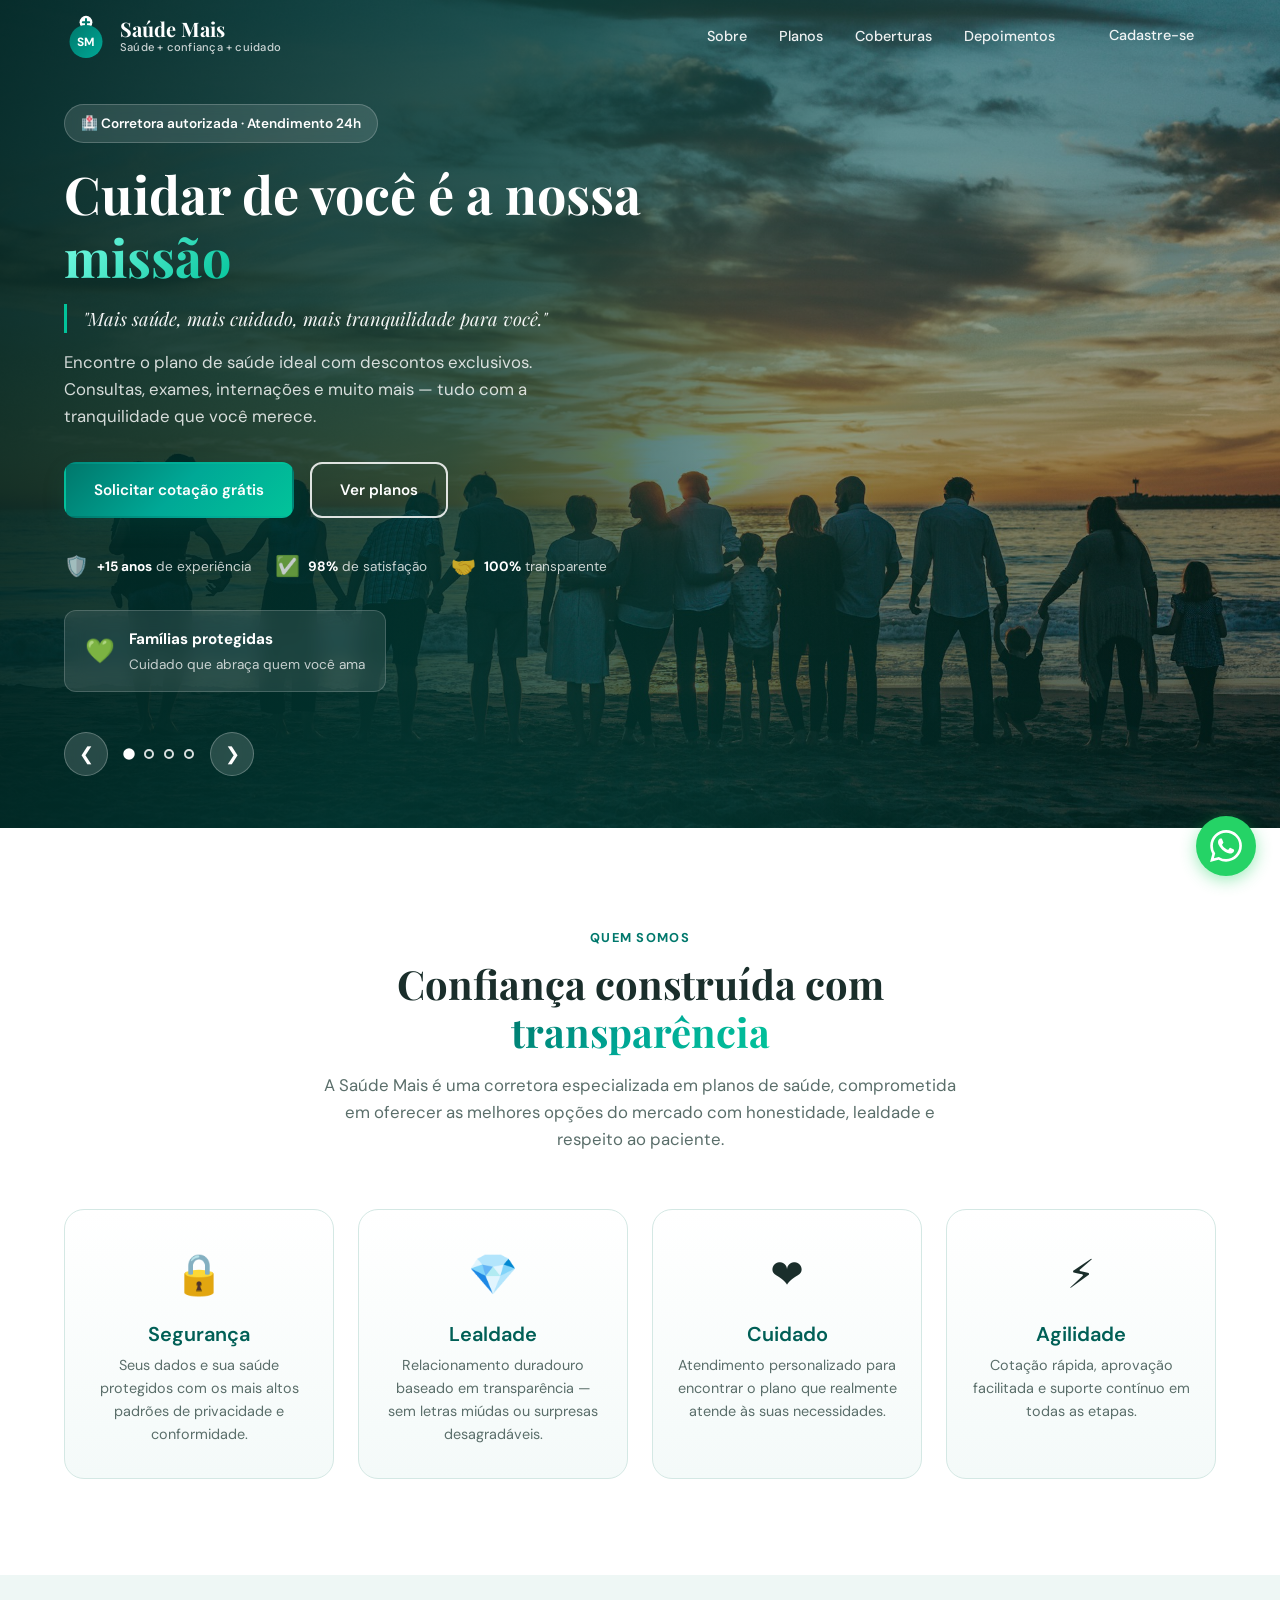
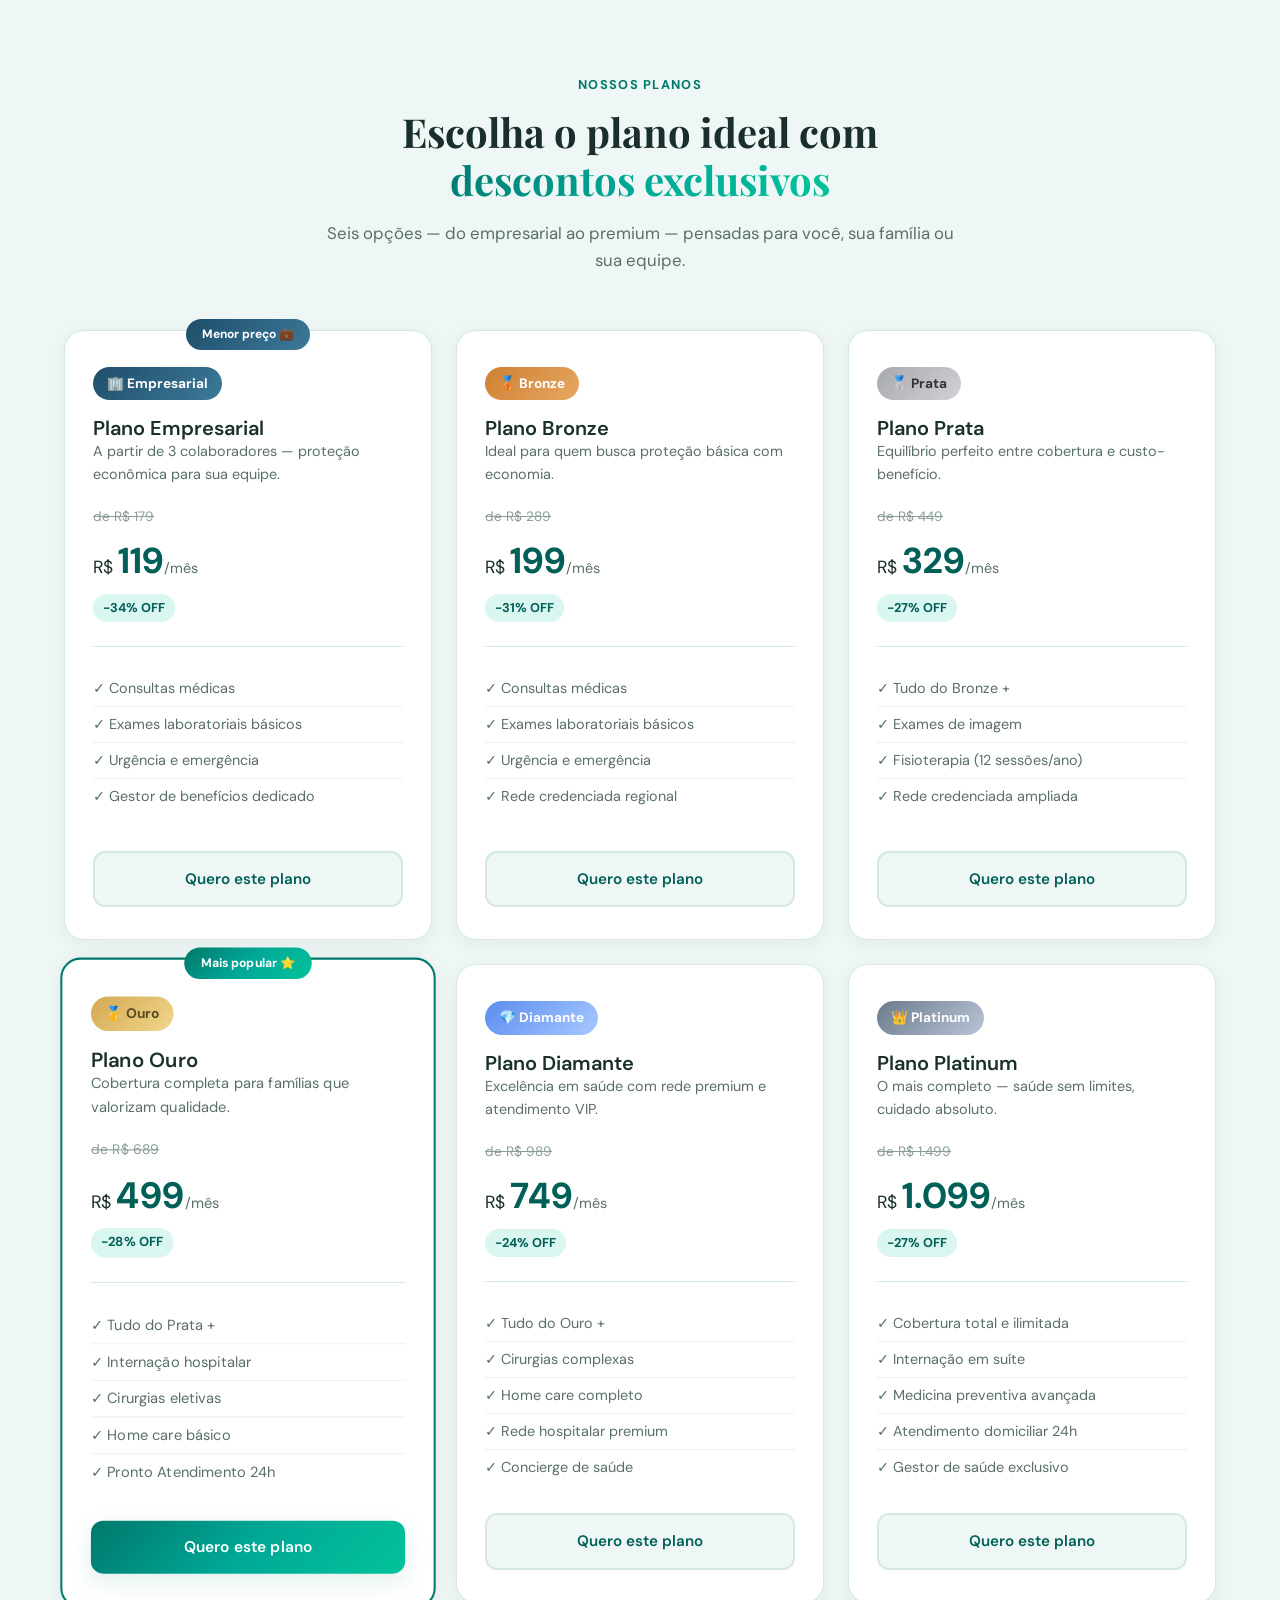
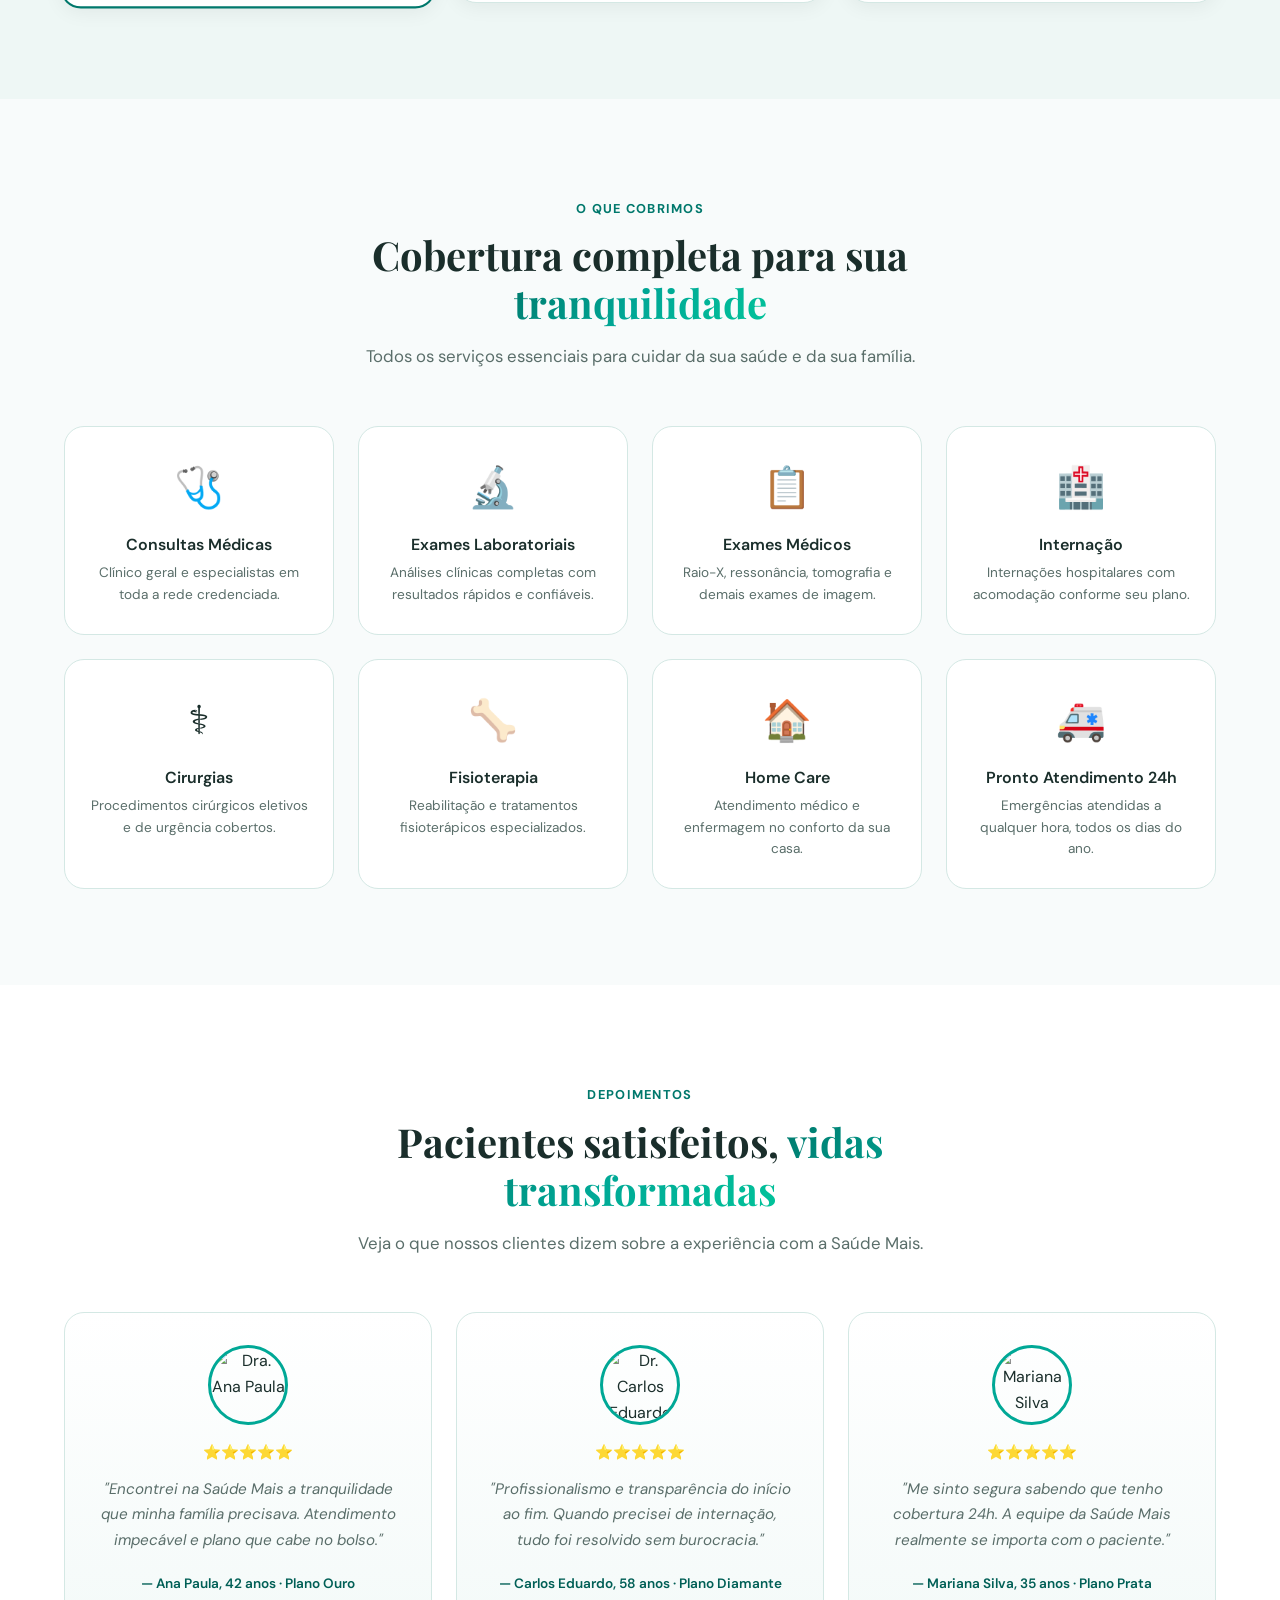
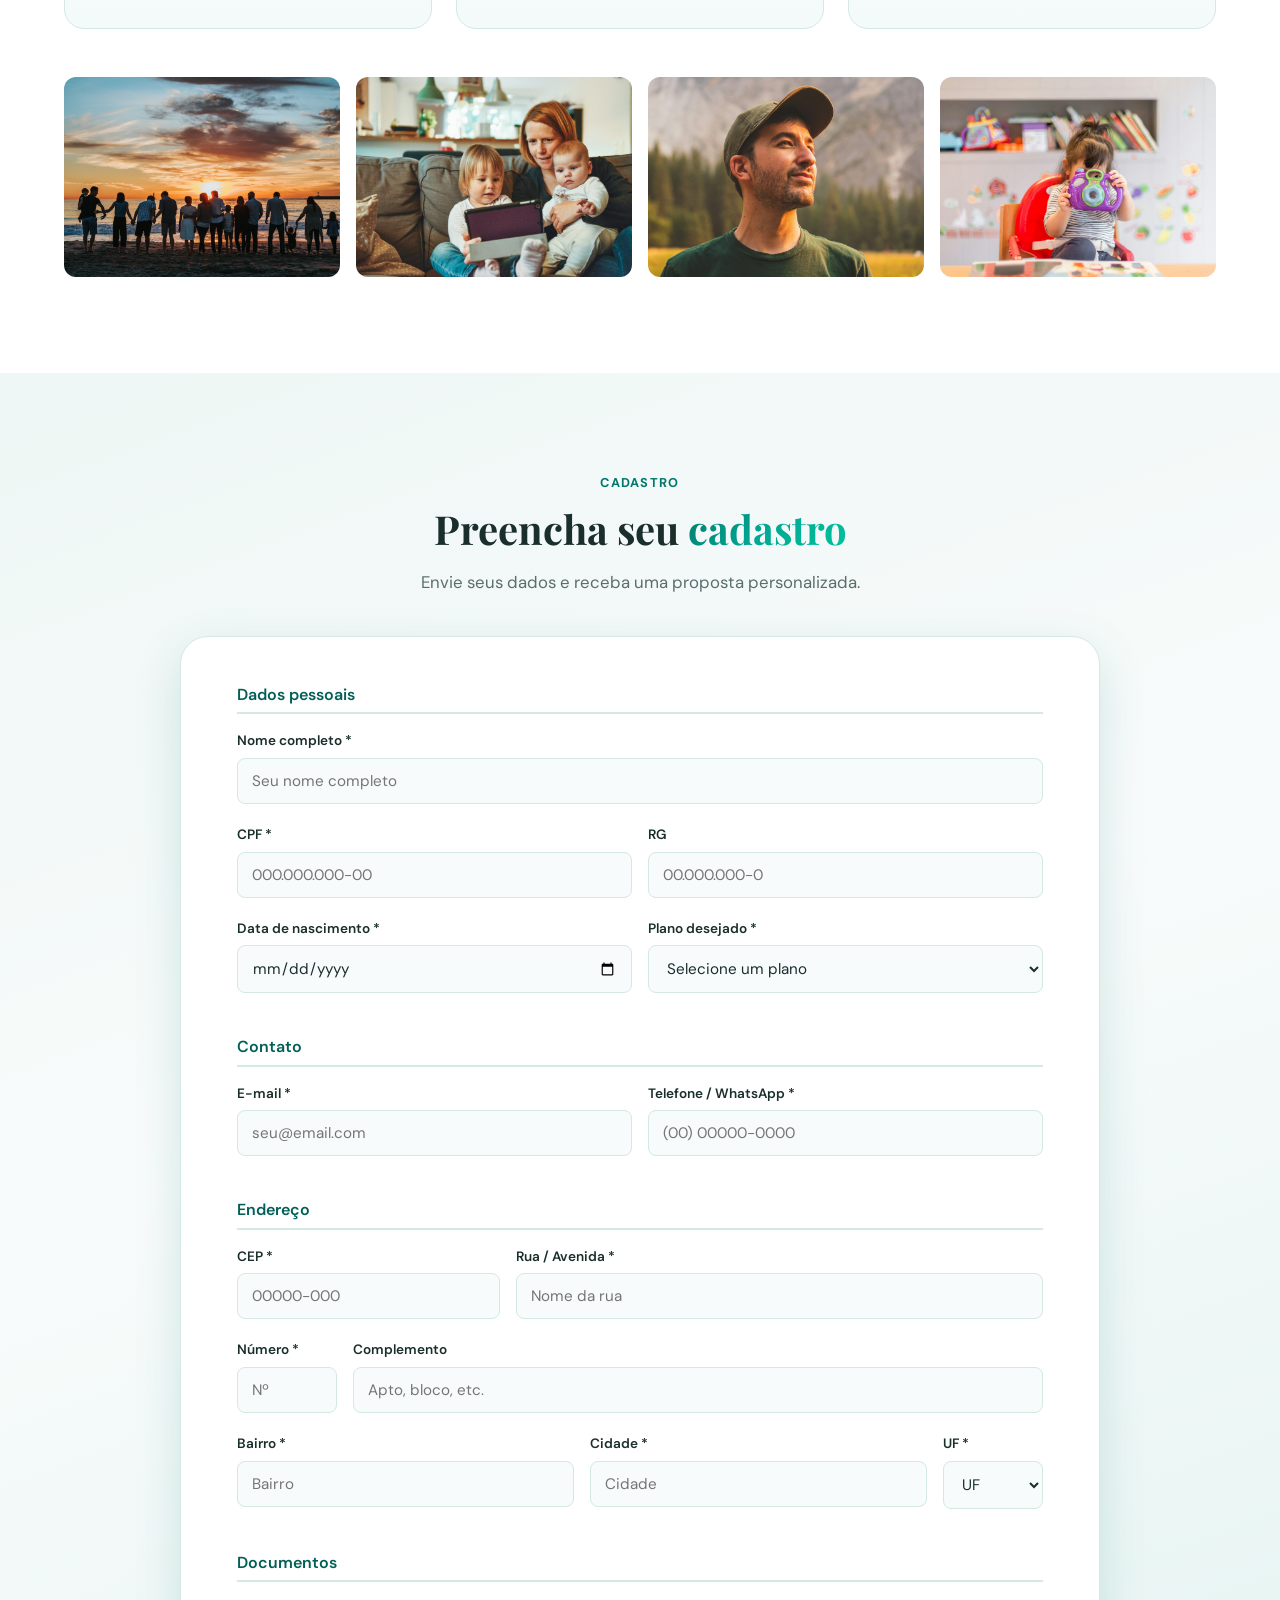
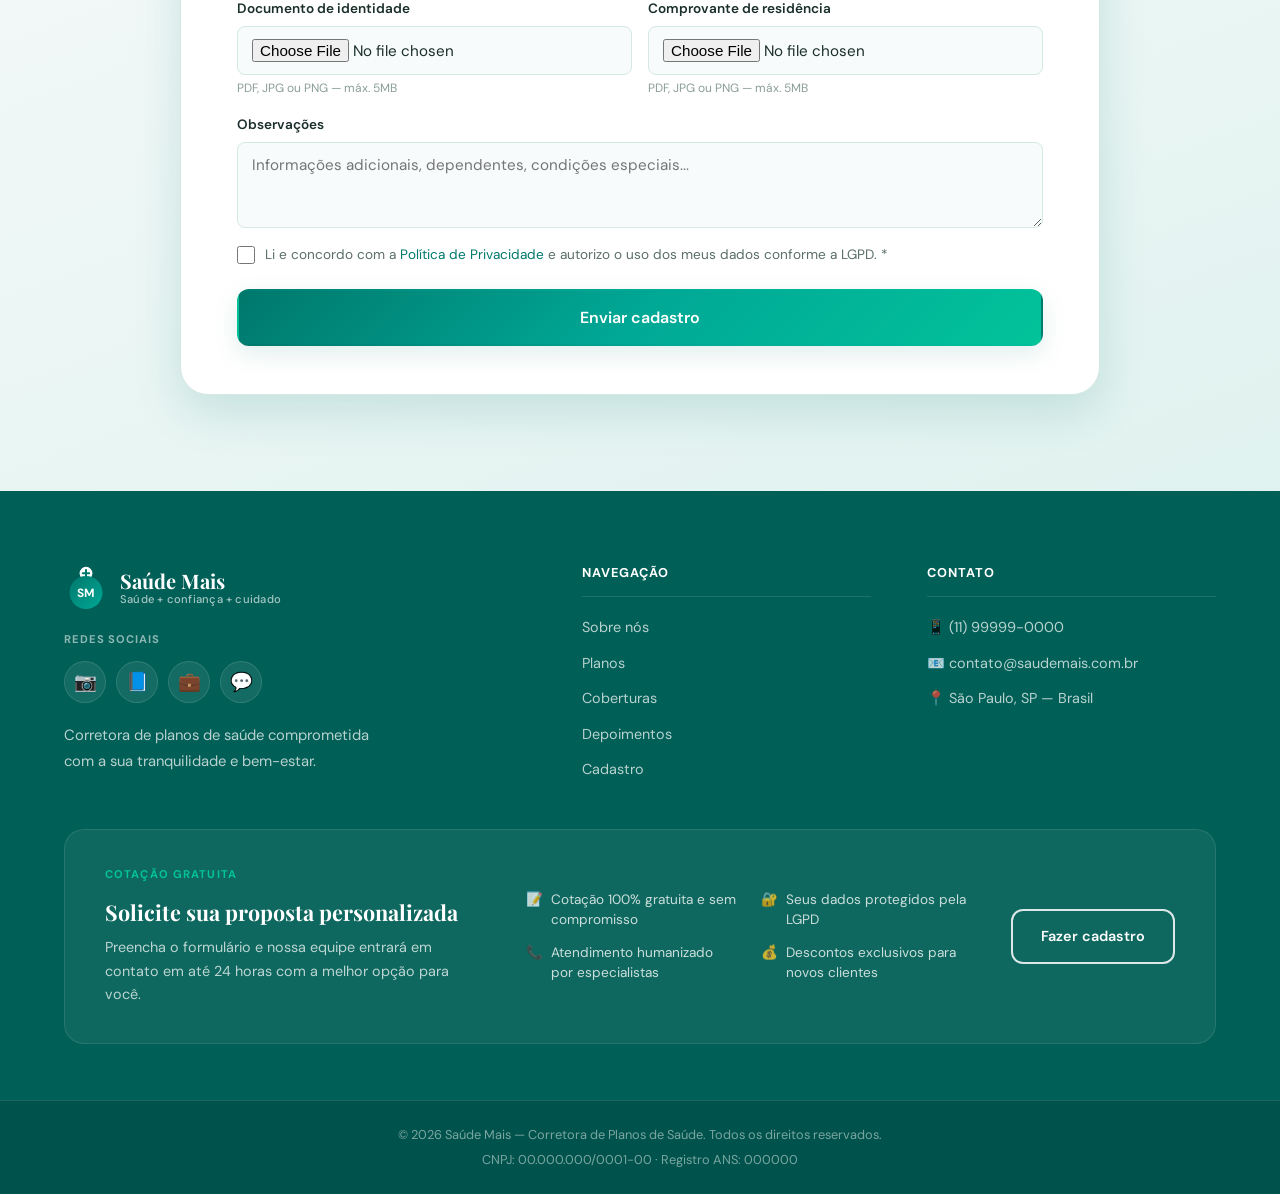
==== html/index.html @ 6ea68730 "Initial commit: site institucional Saúde Mais Landing page completa da corretora com hero em carross" ====
<!DOCTYPE html>
<html lang="pt-BR">
<head>
  <meta charset="UTF-8">
  <meta name="viewport" content="width=device-width, initial-scale=1.0">
  <meta name="description" content="Saúde Mais — Corretora de planos de saúde com atendimento humanizado, cobertura completa e os melhores descontos do mercado.">
  <title>Saúde Mais | Planos de Saúde com Confiança e Cuidado</title>
  <link rel="preconnect" href="https://fonts.googleapis.com">
  <link rel="preconnect" href="https://fonts.gstatic.com" crossorigin>
  <link href="https://fonts.googleapis.com/css2?family=DM+Sans:ital,opsz,wght@0,9..40,400;0,9..40,500;0,9..40,600;0,9..40,700;1,9..40,400&family=Playfair+Display:wght@600;700&display=swap" rel="stylesheet">
  <link rel="stylesheet" href="../css/style.css">
  <link rel="icon" href="data:image/svg+xml,<svg xmlns='http://www.w3.org/2000/svg' viewBox='0 0 48 52'><circle cx='24' cy='11' r='7' fill='%23fff'/><path d='M24 7.5v7M20.5 11h7' stroke='%2300786c' stroke-width='2.2' stroke-linecap='round'/><circle cx='24' cy='32' r='18' fill='%2300786c'/><text x='24' y='37' text-anchor='middle' fill='white' font-family='Arial' font-size='13' font-weight='700'>SM</text></svg>">
</head>
<body>
  <!-- Header -->
  <header class="header" id="topo">
    <nav class="nav container">
      <a href="#topo" class="logo" aria-label="Saúde Mais — Página inicial">
        <svg class="logo-icon" viewBox="0 0 48 52" aria-hidden="true">
          <defs>
            <linearGradient id="logoGradHead" x1="0%" y1="0%" x2="100%" y2="100%">
              <stop offset="0%" stop-color="#00786c"/>
              <stop offset="100%" stop-color="#00a896"/>
            </linearGradient>
          </defs>
          <circle cx="24" cy="11" r="7" fill="#ffffff"/>
          <path d="M24 7.5v7M20.5 11h7" stroke="#00786c" stroke-width="2.2" stroke-linecap="round"/>
          <circle cx="24" cy="32" r="18" fill="url(#logoGradHead)"/>
          <text x="24" y="37" text-anchor="middle" fill="#ffffff" font-family="DM Sans, Arial, sans-serif" font-size="13" font-weight="700">SM</text>
        </svg>
        <span class="logo-text">
          <strong>Saúde Mais</strong>
          <small>Saúde + confiança + cuidado</small>
        </span>
      </a>
      <button class="nav-toggle" aria-label="Abrir menu" aria-expanded="false">
        <span></span><span></span><span></span>
      </button>
      <ul class="nav-links">
        <li><a href="#sobre">Sobre</a></li>
        <li><a href="#planos">Planos</a></li>
        <li><a href="#coberturas">Coberturas</a></li>
        <li><a href="#depoimentos">Depoimentos</a></li>
        <li><a href="#cadastro" class="btn btn-sm">Cadastre-se</a></li>
      </ul>
    </nav>
  </header>

  <!-- Hero -->
  <section class="hero">
    <div class="hero-carousel" id="heroCarousel" aria-hidden="true">
      <div class="hero-carousel-track">
        <div class="hero-slide active" data-caption="Famílias protegidas" data-sub="Cuidado que abraça quem você ama">
          <img src="../assets/images/hero-familia-1.jpg" alt="" width="1920" height="1080" loading="eager">
        </div>
        <div class="hero-slide" data-caption="Vida em família" data-sub="Saúde e tranquilidade no seu lar">
          <img src="../assets/images/hero-familia-2.jpg" alt="" width="1920" height="1080" loading="lazy">
        </div>
        <div class="hero-slide" data-caption="Bem-estar pleno" data-sub="Qualidade de vida para você e sua família">
          <img src="../assets/images/hero-familia-4.jpg" alt="" width="1920" height="1080" loading="lazy">
        </div>
        <div class="hero-slide" data-caption="Cuidado desde cedo" data-sub="Proteção e acolhimento em todas as fases da vida">
          <img src="../assets/images/hero-familia-5.jpg" alt="" width="1920" height="1080" loading="lazy">
        </div>
      </div>
    </div>

    <div class="hero-overlay" aria-hidden="true"></div>

    <div class="container hero-inner">
      <div class="hero-content">
        <span class="badge">🏥 Corretora autorizada · Atendimento 24h</span>
        <h1>Cuidar de você é a nossa <em>missão</em></h1>
        <p class="hero-slogan">"Mais saúde, mais cuidado, mais tranquilidade para você."</p>
        <p class="hero-desc">Encontre o plano de saúde ideal com descontos exclusivos. Consultas, exames, internações e muito mais — tudo com a tranquilidade que você merece.</p>
        <div class="hero-actions">
          <a href="#cadastro" class="btn btn-primary">Solicitar cotação grátis</a>
          <a href="#planos" class="btn btn-outline-light">Ver planos</a>
        </div>
        <div class="trust-bar">
          <div class="trust-item">
            <span class="trust-icon">🛡️</span>
            <span><strong>+15 anos</strong> de experiência</span>
          </div>
          <div class="trust-item">
            <span class="trust-icon">✅</span>
            <span><strong>98%</strong> de satisfação</span>
          </div>
          <div class="trust-item">
            <span class="trust-icon">🤝</span>
            <span><strong>100%</strong> transparente</span>
          </div>
        </div>
        <div class="hero-caption">
          <span class="hero-caption-icon">💚</span>
          <div>
            <p><strong id="heroCardTitle">Famílias protegidas</strong></p>
            <p class="hero-caption-sub" id="heroCardSub">Cuidado que abraça quem você ama</p>
          </div>
        </div>
      </div>

      <div class="hero-controls" tabindex="0" aria-label="Controles do carrossel de fotos">
        <button type="button" class="hero-carousel-btn hero-carousel-prev" aria-label="Foto anterior">&#10094;</button>
        <div class="hero-carousel-dots" role="tablist" aria-label="Selecionar foto">
          <button type="button" class="hero-dot active" aria-label="Foto 1" aria-selected="true" data-index="0"></button>
          <button type="button" class="hero-dot" aria-label="Foto 2" aria-selected="false" data-index="1"></button>
          <button type="button" class="hero-dot" aria-label="Foto 3" aria-selected="false" data-index="2"></button>
          <button type="button" class="hero-dot" aria-label="Foto 4" aria-selected="false" data-index="3"></button>
        </div>
        <button type="button" class="hero-carousel-btn hero-carousel-next" aria-label="Próxima foto">&#10095;</button>
      </div>
    </div>
  </section>

  <!-- Sobre -->
  <section class="section sobre" id="sobre">
    <div class="container">
      <div class="section-header">
        <span class="section-tag">Quem somos</span>
        <h2>Confiança construída com <em>transparência</em></h2>
        <p>A Saúde Mais é uma corretora especializada em planos de saúde, comprometida em oferecer as melhores opções do mercado com honestidade, lealdade e respeito ao paciente.</p>
      </div>
      <div class="sobre-grid">
        <div class="sobre-card">
          <span class="sobre-emoji">🔒</span>
          <h3>Segurança</h3>
          <p>Seus dados e sua saúde protegidos com os mais altos padrões de privacidade e conformidade.</p>
        </div>
        <div class="sobre-card">
          <span class="sobre-emoji">💎</span>
          <h3>Lealdade</h3>
          <p>Relacionamento duradouro baseado em transparência — sem letras miúdas ou surpresas desagradáveis.</p>
        </div>
        <div class="sobre-card">
          <span class="sobre-emoji">❤️</span>
          <h3>Cuidado</h3>
          <p>Atendimento personalizado para encontrar o plano que realmente atende às suas necessidades.</p>
        </div>
        <div class="sobre-card">
          <span class="sobre-emoji">⚡</span>
          <h3>Agilidade</h3>
          <p>Cotação rápida, aprovação facilitada e suporte contínuo em todas as etapas.</p>
        </div>
      </div>
    </div>
  </section>

  <!-- Planos -->
  <section class="section planos" id="planos">
    <div class="container">
      <div class="section-header">
        <span class="section-tag">Nossos planos</span>
        <h2>Escolha o plano ideal com <em>descontos exclusivos</em></h2>
        <p>Seis opções — do empresarial ao premium — pensadas para você, sua família ou sua equipe.</p>
      </div>
      <div class="planos-grid">
        <article class="plano-card plano-empresarial">
          <div class="plano-economico">Menor preço 💼</div>
          <div class="plano-badge">🏢 Empresarial</div>
          <h3>Plano Empresarial</h3>
          <p class="plano-desc">A partir de 3 colaboradores — proteção econômica para sua equipe.</p>
          <div class="plano-preco">
            <span class="plano-de">de R$ 179</span>
            <span class="plano-por">R$ <strong>119</strong><small>/mês</small></span>
            <span class="plano-desconto">-34% OFF</span>
          </div>
          <ul class="plano-features">
            <li>✓ Consultas médicas</li>
            <li>✓ Exames laboratoriais básicos</li>
            <li>✓ Urgência e emergência</li>
            <li>✓ Gestor de benefícios dedicado</li>
          </ul>
          <a href="#cadastro" class="btn btn-plano" data-plano="Empresarial">Quero este plano</a>
        </article>

        <article class="plano-card plano-bronze">
          <div class="plano-badge">🥉 Bronze</div>
          <h3>Plano Bronze</h3>
          <p class="plano-desc">Ideal para quem busca proteção básica com economia.</p>
          <div class="plano-preco">
            <span class="plano-de">de R$ 289</span>
            <span class="plano-por">R$ <strong>199</strong><small>/mês</small></span>
            <span class="plano-desconto">-31% OFF</span>
          </div>
          <ul class="plano-features">
            <li>✓ Consultas médicas</li>
            <li>✓ Exames laboratoriais básicos</li>
            <li>✓ Urgência e emergência</li>
            <li>✓ Rede credenciada regional</li>
          </ul>
          <a href="#cadastro" class="btn btn-plano" data-plano="Bronze">Quero este plano</a>
        </article>

        <article class="plano-card plano-prata">
          <div class="plano-badge">🥈 Prata</div>
          <h3>Plano Prata</h3>
          <p class="plano-desc">Equilíbrio perfeito entre cobertura e custo-benefício.</p>
          <div class="plano-preco">
            <span class="plano-de">de R$ 449</span>
            <span class="plano-por">R$ <strong>329</strong><small>/mês</small></span>
            <span class="plano-desconto">-27% OFF</span>
          </div>
          <ul class="plano-features">
            <li>✓ Tudo do Bronze +</li>
            <li>✓ Exames de imagem</li>
            <li>✓ Fisioterapia (12 sessões/ano)</li>
            <li>✓ Rede credenciada ampliada</li>
          </ul>
          <a href="#cadastro" class="btn btn-plano" data-plano="Prata">Quero este plano</a>
        </article>

        <article class="plano-card plano-ouro plano-destaque">
          <div class="plano-popular">Mais popular ⭐</div>
          <div class="plano-badge">🥇 Ouro</div>
          <h3>Plano Ouro</h3>
          <p class="plano-desc">Cobertura completa para famílias que valorizam qualidade.</p>
          <div class="plano-preco">
            <span class="plano-de">de R$ 689</span>
            <span class="plano-por">R$ <strong>499</strong><small>/mês</small></span>
            <span class="plano-desconto">-28% OFF</span>
          </div>
          <ul class="plano-features">
            <li>✓ Tudo do Prata +</li>
            <li>✓ Internação hospitalar</li>
            <li>✓ Cirurgias eletivas</li>
            <li>✓ Home care básico</li>
            <li>✓ Pronto Atendimento 24h</li>
          </ul>
          <a href="#cadastro" class="btn btn-plano btn-primary" data-plano="Ouro">Quero este plano</a>
        </article>

        <article class="plano-card plano-diamante">
          <div class="plano-badge">💎 Diamante</div>
          <h3>Plano Diamante</h3>
          <p class="plano-desc">Excelência em saúde com rede premium e atendimento VIP.</p>
          <div class="plano-preco">
            <span class="plano-de">de R$ 989</span>
            <span class="plano-por">R$ <strong>749</strong><small>/mês</small></span>
            <span class="plano-desconto">-24% OFF</span>
          </div>
          <ul class="plano-features">
            <li>✓ Tudo do Ouro +</li>
            <li>✓ Cirurgias complexas</li>
            <li>✓ Home care completo</li>
            <li>✓ Rede hospitalar premium</li>
            <li>✓ Concierge de saúde</li>
          </ul>
          <a href="#cadastro" class="btn btn-plano" data-plano="Diamante">Quero este plano</a>
        </article>

        <article class="plano-card plano-platinum">
          <div class="plano-badge">👑 Platinum</div>
          <h3>Plano Platinum</h3>
          <p class="plano-desc">O mais completo — saúde sem limites, cuidado absoluto.</p>
          <div class="plano-preco">
            <span class="plano-de">de R$ 1.499</span>
            <span class="plano-por">R$ <strong>1.099</strong><small>/mês</small></span>
            <span class="plano-desconto">-27% OFF</span>
          </div>
          <ul class="plano-features">
            <li>✓ Cobertura total e ilimitada</li>
            <li>✓ Internação em suíte</li>
            <li>✓ Medicina preventiva avançada</li>
            <li>✓ Atendimento domiciliar 24h</li>
            <li>✓ Gestor de saúde exclusivo</li>
          </ul>
          <a href="#cadastro" class="btn btn-plano" data-plano="Platinum">Quero este plano</a>
        </article>
      </div>
    </div>
  </section>

  <!-- Coberturas -->
  <section class="section coberturas" id="coberturas">
    <div class="container">
      <div class="section-header">
        <span class="section-tag">O que cobrimos</span>
        <h2>Cobertura completa para sua <em>tranquilidade</em></h2>
        <p>Todos os serviços essenciais para cuidar da sua saúde e da sua família.</p>
      </div>
      <div class="coberturas-grid">
        <div class="cobertura-item">
          <div class="cobertura-icon">🩺</div>
          <h3>Consultas Médicas</h3>
          <p>Clínico geral e especialistas em toda a rede credenciada.</p>
        </div>
        <div class="cobertura-item">
          <div class="cobertura-icon">🔬</div>
          <h3>Exames Laboratoriais</h3>
          <p>Análises clínicas completas com resultados rápidos e confiáveis.</p>
        </div>
        <div class="cobertura-item">
          <div class="cobertura-icon">📋</div>
          <h3>Exames Médicos</h3>
          <p>Raio-X, ressonância, tomografia e demais exames de imagem.</p>
        </div>
        <div class="cobertura-item">
          <div class="cobertura-icon">🏥</div>
          <h3>Internação</h3>
          <p>Internações hospitalares com acomodação conforme seu plano.</p>
        </div>
        <div class="cobertura-item">
          <div class="cobertura-icon">⚕️</div>
          <h3>Cirurgias</h3>
          <p>Procedimentos cirúrgicos eletivos e de urgência cobertos.</p>
        </div>
        <div class="cobertura-item">
          <div class="cobertura-icon">🦴</div>
          <h3>Fisioterapia</h3>
          <p>Reabilitação e tratamentos fisioterápicos especializados.</p>
        </div>
        <div class="cobertura-item">
          <div class="cobertura-icon">🏠</div>
          <h3>Home Care</h3>
          <p>Atendimento médico e enfermagem no conforto da sua casa.</p>
        </div>
        <div class="cobertura-item">
          <div class="cobertura-icon">🚑</div>
          <h3>Pronto Atendimento 24h</h3>
          <p>Emergências atendidas a qualquer hora, todos os dias do ano.</p>
        </div>
      </div>
    </div>
  </section>

  <!-- Depoimentos -->
  <section class="section depoimentos" id="depoimentos">
    <div class="container">
      <div class="section-header">
        <span class="section-tag">Depoimentos</span>
        <h2>Pacientes satisfeitos, <em>vidas transformadas</em></h2>
        <p>Veja o que nossos clientes dizem sobre a experiência com a Saúde Mais.</p>
      </div>
      <div class="depoimentos-grid">
        <article class="depoimento-card">
          <img src="https://images.unsplash.com/photo-1559839734-2b71ea197ec2?w=120&h=120&fit=crop&q=80" alt="Dra. Ana Paula" class="depoimento-foto" width="120" height="120" loading="lazy">
          <div class="depoimento-stars">⭐⭐⭐⭐⭐</div>
          <blockquote>"Encontrei na Saúde Mais a tranquilidade que minha família precisava. Atendimento impecável e plano que cabe no bolso."</blockquote>
          <cite>— Ana Paula, 42 anos · Plano Ouro</cite>
        </article>
        <article class="depoimento-card">
          <img src="https://images.unsplash.com/photo-1612349317150-e413f6a5b16d?w=120&h=120&fit=crop&q=80" alt="Dr. Carlos Eduardo" class="depoimento-foto" width="120" height="120" loading="lazy">
          <div class="depoimento-stars">⭐⭐⭐⭐⭐</div>
          <blockquote>"Profissionalismo e transparência do início ao fim. Quando precisei de internação, tudo foi resolvido sem burocracia."</blockquote>
          <cite>— Carlos Eduardo, 58 anos · Plano Diamante</cite>
        </article>
        <article class="depoimento-card">
          <img src="https://images.unsplash.com/photo-1594824476967-48c8b964273f?w=120&h=120&fit=crop&q=80" alt="Mariana Silva" class="depoimento-foto" width="120" height="120" loading="lazy">
          <div class="depoimento-stars">⭐⭐⭐⭐⭐</div>
          <blockquote>"Me sinto segura sabendo que tenho cobertura 24h. A equipe da Saúde Mais realmente se importa com o paciente."</blockquote>
          <cite>— Mariana Silva, 35 anos · Plano Prata</cite>
        </article>
      </div>
      <div class="galeria-satisfacao">
        <img src="../assets/images/hero-familia-1.jpg" alt="Família feliz e saudável" width="400" height="300" loading="lazy">
        <img src="../assets/images/hero-familia-2.jpg" alt="Família em ambiente acolhedor" width="400" height="300" loading="lazy">
        <img src="../assets/images/hero-familia-4.jpg" alt="Paciente tranquilo e saudável" width="400" height="300" loading="lazy">
        <img src="../assets/images/hero-familia-5.jpg" alt="Cuidado e bem-estar familiar" width="400" height="300" loading="lazy">
      </div>
    </div>
  </section>

  <!-- Cadastro -->
  <section class="section cadastro" id="cadastro">
    <div class="container cadastro-wrap">
      <div class="section-header">
        <span class="section-tag">Cadastro</span>
        <h2>Preencha seu <em>cadastro</em></h2>
        <p>Envie seus dados e receba uma proposta personalizada.</p>
      </div>

      <form class="form-cadastro" id="formCadastro" novalidate>
        <h3>Dados pessoais</h3>
        <div class="form-row">
          <div class="form-group form-full">
            <label for="nome">Nome completo *</label>
            <input type="text" id="nome" name="nome" required placeholder="Seu nome completo" autocomplete="name">
            <span class="form-error"></span>
          </div>
        </div>
        <div class="form-row">
          <div class="form-group">
            <label for="cpf">CPF *</label>
            <input type="text" id="cpf" name="cpf" required placeholder="000.000.000-00" maxlength="14" autocomplete="off">
            <span class="form-error"></span>
          </div>
          <div class="form-group">
            <label for="rg">RG</label>
            <input type="text" id="rg" name="rg" placeholder="00.000.000-0" autocomplete="off">
          </div>
        </div>
        <div class="form-row">
          <div class="form-group">
            <label for="nascimento">Data de nascimento *</label>
            <input type="date" id="nascimento" name="nascimento" required>
            <span class="form-error"></span>
          </div>
          <div class="form-group">
            <label for="plano">Plano desejado *</label>
            <select id="plano" name="plano" required>
              <option value="">Selecione um plano</option>
              <option value="Empresarial">🏢 Empresarial</option>
              <option value="Bronze">🥉 Bronze</option>
              <option value="Prata">🥈 Prata</option>
              <option value="Ouro">🥇 Ouro</option>
              <option value="Diamante">💎 Diamante</option>
              <option value="Platinum">👑 Platinum</option>
            </select>
            <span class="form-error"></span>
          </div>
        </div>

        <h3>Contato</h3>
        <div class="form-row">
          <div class="form-group">
            <label for="email">E-mail *</label>
            <input type="email" id="email" name="email" required placeholder="seu@email.com" autocomplete="email">
            <span class="form-error"></span>
          </div>
          <div class="form-group">
            <label for="telefone">Telefone / WhatsApp *</label>
            <input type="tel" id="telefone" name="telefone" required placeholder="(00) 00000-0000" maxlength="15" autocomplete="tel">
            <span class="form-error"></span>
          </div>
        </div>

        <h3>Endereço</h3>
        <div class="form-row">
          <div class="form-group">
            <label for="cep">CEP *</label>
            <input type="text" id="cep" name="cep" required placeholder="00000-000" maxlength="9" autocomplete="postal-code">
            <span class="form-error"></span>
          </div>
          <div class="form-group form-grow">
            <label for="rua">Rua / Avenida *</label>
            <input type="text" id="rua" name="rua" required placeholder="Nome da rua" autocomplete="street-address">
            <span class="form-error"></span>
          </div>
        </div>
        <div class="form-row">
          <div class="form-group form-sm">
            <label for="numero">Número *</label>
            <input type="text" id="numero" name="numero" required placeholder="Nº">
            <span class="form-error"></span>
          </div>
          <div class="form-group form-grow">
            <label for="complemento">Complemento</label>
            <input type="text" id="complemento" name="complemento" placeholder="Apto, bloco, etc.">
          </div>
        </div>
        <div class="form-row">
          <div class="form-group">
            <label for="bairro">Bairro *</label>
            <input type="text" id="bairro" name="bairro" required placeholder="Bairro">
            <span class="form-error"></span>
          </div>
          <div class="form-group">
            <label for="cidade">Cidade *</label>
            <input type="text" id="cidade" name="cidade" required placeholder="Cidade" autocomplete="address-level2">
            <span class="form-error"></span>
          </div>
          <div class="form-group form-sm">
            <label for="estado">UF *</label>
            <select id="estado" name="estado" required>
              <option value="">UF</option>
              <option value="AC">AC</option><option value="AL">AL</option><option value="AP">AP</option>
              <option value="AM">AM</option><option value="BA">BA</option><option value="CE">CE</option>
              <option value="DF">DF</option><option value="ES">ES</option><option value="GO">GO</option>
              <option value="MA">MA</option><option value="MT">MT</option><option value="MS">MS</option>
              <option value="MG">MG</option><option value="PA">PA</option><option value="PB">PB</option>
              <option value="PR">PR</option><option value="PE">PE</option><option value="PI">PI</option>
              <option value="RJ">RJ</option><option value="RN">RN</option><option value="RS">RS</option>
              <option value="RO">RO</option><option value="RR">RR</option><option value="SC">SC</option>
              <option value="SP">SP</option><option value="SE">SE</option><option value="TO">TO</option>
            </select>
            <span class="form-error"></span>
          </div>
        </div>

        <h3>Documentos</h3>
        <div class="form-row">
          <div class="form-group">
            <label for="docIdentidade">Documento de identidade</label>
            <input type="file" id="docIdentidade" name="docIdentidade" accept=".pdf,.jpg,.jpeg,.png">
            <small>PDF, JPG ou PNG — máx. 5MB</small>
          </div>
          <div class="form-group">
            <label for="docComprovante">Comprovante de residência</label>
            <input type="file" id="docComprovante" name="docComprovante" accept=".pdf,.jpg,.jpeg,.png">
            <small>PDF, JPG ou PNG — máx. 5MB</small>
          </div>
        </div>

        <div class="form-group form-full">
          <label for="observacoes">Observações</label>
          <textarea id="observacoes" name="observacoes" rows="3" placeholder="Informações adicionais, dependentes, condições especiais..."></textarea>
        </div>

        <div class="form-group form-check">
          <input type="checkbox" id="lgpd" name="lgpd" required>
          <label for="lgpd">Li e concordo com a <a href="#">Política de Privacidade</a> e autorizo o uso dos meus dados conforme a LGPD. *</label>
          <span class="form-error"></span>
        </div>

        <button type="submit" class="btn btn-primary btn-submit">
          <span class="btn-text">Enviar cadastro</span>
          <span class="btn-loading" hidden>Enviando...</span>
        </button>

        <div class="form-success" id="formSuccess" hidden>
          <span class="success-icon">✅</span>
          <h4>Cadastro enviado com sucesso!</h4>
          <p>Nossa equipe entrará em contato em breve. Obrigado por confiar na Saúde Mais!</p>
        </div>
      </form>
    </div>
  </section>

  <!-- Footer -->
  <footer class="footer">
    <div class="container footer-inner">
      <div class="footer-top">
        <div class="footer-brand">
          <a href="#topo" class="logo" aria-label="Saúde Mais — Página inicial">
            <svg class="logo-icon" viewBox="0 0 48 52" aria-hidden="true">
              <defs>
                <linearGradient id="logoGradFoot" x1="0%" y1="0%" x2="100%" y2="100%">
                  <stop offset="0%" stop-color="#00786c"/>
                  <stop offset="100%" stop-color="#00a896"/>
                </linearGradient>
              </defs>
              <circle cx="24" cy="11" r="7" fill="#ffffff"/>
              <path d="M24 7.5v7M20.5 11h7" stroke="#00786c" stroke-width="2.2" stroke-linecap="round"/>
              <circle cx="24" cy="32" r="18" fill="url(#logoGradFoot)"/>
              <text x="24" y="37" text-anchor="middle" fill="#ffffff" font-family="DM Sans, Arial, sans-serif" font-size="13" font-weight="700">SM</text>
            </svg>
            <span class="logo-text">
              <strong>Saúde Mais</strong>
              <small>Saúde + confiança + cuidado</small>
            </span>
          </a>
          <div class="footer-social">
            <span class="footer-social-label">Redes sociais</span>
            <div class="social-links">
              <a href="#" aria-label="Instagram">📷</a>
              <a href="#" aria-label="Facebook">📘</a>
              <a href="#" aria-label="LinkedIn">💼</a>
              <a href="https://wa.me/5511999990000" aria-label="WhatsApp" target="_blank" rel="noopener">💬</a>
            </div>
          </div>
          <p class="footer-brand-desc">Corretora de planos de saúde comprometida com a sua tranquilidade e bem-estar.</p>
        </div>

        <nav class="footer-col" aria-label="Links do site">
          <h4 class="footer-title">Navegação</h4>
          <ul class="footer-list">
            <li><a href="#sobre">Sobre nós</a></li>
            <li><a href="#planos">Planos</a></li>
            <li><a href="#coberturas">Coberturas</a></li>
            <li><a href="#depoimentos">Depoimentos</a></li>
            <li><a href="#cadastro">Cadastro</a></li>
          </ul>
        </nav>

        <div class="footer-col">
          <h4 class="footer-title">Contato</h4>
          <ul class="footer-list footer-contact">
            <li><a href="https://wa.me/5511999990000" target="_blank" rel="noopener">📱 (11) 99999-0000</a></li>
            <li><a href="mailto:contato@saudemais.com.br">📧 contato@saudemais.com.br</a></li>
            <li>📍 São Paulo, SP — Brasil</li>
          </ul>
        </div>
      </div>

      <aside class="footer-cotacao-box">
        <div class="footer-cotacao-head">
          <span class="footer-label">Cotação gratuita</span>
          <h3 class="footer-cotacao-title">Solicite sua proposta personalizada</h3>
          <p class="footer-lead">Preencha o formulário e nossa equipe entrará em contato em até 24 horas com a melhor opção para você.</p>
        </div>
        <ul class="footer-beneficios">
          <li><span aria-hidden="true">📝</span> Cotação 100% gratuita e sem compromisso</li>
          <li><span aria-hidden="true">🔐</span> Seus dados protegidos pela LGPD</li>
          <li><span aria-hidden="true">📞</span> Atendimento humanizado por especialistas</li>
          <li><span aria-hidden="true">💰</span> Descontos exclusivos para novos clientes</li>
        </ul>
        <a href="#cadastro" class="btn btn-outline-light footer-cta">Fazer cadastro</a>
      </aside>
    </div>

    <div class="footer-bottom">
      <div class="container footer-bottom-inner">
        <p>&copy; 2026 Saúde Mais — Corretora de Planos de Saúde. Todos os direitos reservados.</p>
        <p>CNPJ: 00.000.000/0001-00 · Registro ANS: 000000</p>
      </div>
    </div>
  </footer>

  <a href="https://wa.me/5511999990000" class="whatsapp-float" aria-label="Fale conosco pelo WhatsApp" target="_blank" rel="noopener">
    <svg class="whatsapp-icon" viewBox="0 0 24 24" aria-hidden="true" xmlns="http://www.w3.org/2000/svg">
      <path fill="currentColor" d="M17.472 14.382c-.297-.149-1.758-.867-2.03-.967-.273-.099-.471-.148-.67.15-.197.297-.767.966-.94 1.164-.173.199-.347.223-.644.075-.297-.15-1.255-.463-2.39-1.475-.883-.788-1.48-1.761-1.653-2.059-.173-.297-.018-.458.13-.606.134-.133.298-.347.446-.52.149-.174.198-.298.298-.497.099-.198.05-.371-.025-.52-.075-.149-.669-1.612-.916-2.207-.242-.579-.487-.5-.669-.51-.173-.008-.371-.01-.57-.01-.198 0-.52.074-.792.372-.272.297-1.04 1.016-1.04 2.479 0 1.462 1.065 2.875 1.213 3.074.149.198 2.096 3.2 5.077 4.487.709.306 1.262.489 1.694.625.712.227 1.36.195 1.871.118.571-.085 1.758-.719 2.006-1.413.248-.694.248-1.289.173-1.413-.074-.124-.272-.198-.57-.347m-5.421 7.403h-.004a9.87 9.87 0 01-5.031-1.378l-.361-.214-3.741.982.998-3.648-.235-.374a9.86 9.86 0 01-1.51-5.26c.001-5.45 4.436-9.884 9.888-9.884 2.64 0 5.122 1.03 6.988 2.898a9.825 9.825 0 012.893 6.994c-.003 5.45-4.435 9.884-9.881 9.884m8.413-18.297A11.815 11.815 0 0012.05 0C5.495 0 .16 5.335.157 11.892c0 2.096.547 4.142 1.588 5.945L.057 24l6.305-1.654a11.882 11.882 0 005.683 1.448h.005c6.554 0 11.89-5.335 11.893-11.893a11.821 11.821 0 00-3.48-8.413z"/>
    </svg>
  </a>

  <script src="../js/script.js"></script>
</body>
</html>
---- css/style.css ----
/* ============================================
   Saúde Mais — Design System
   Paleta: verde-azulado (confiança/saúde)
   ============================================ */

:root {
  --color-primary: #00786c;
  --color-primary-light: #00a896;
  --color-primary-dark: #005f56;
  --color-accent: #02c39a;
  --color-gold: #d4a853;
  --color-platinum: #8b9dc3;

  --color-text: #1a2e2b;
  --color-text-muted: #5a6e6a;
  --color-text-light: #8a9e99;

  --color-bg: #f8fbfb;
  --color-bg-white: #ffffff;
  --color-bg-soft: #eef7f5;
  --color-border: #d4e8e4;

  --gradient-primary: linear-gradient(135deg, #00786c 0%, #00a896 50%, #02c39a 100%);
  --gradient-hero: linear-gradient(160deg, #eef7f5 0%, #f8fbfb 40%, #e0f2ef 100%);
  --gradient-card: linear-gradient(180deg, #ffffff 0%, #f4faf9 100%);
  --gradient-empresarial: linear-gradient(135deg, #1e4d6b 0%, #3d7a99 100%);
  --gradient-bronze: linear-gradient(135deg, #cd7f32 0%, #e8a862 100%);
  --gradient-prata: linear-gradient(135deg, #a8a9ad 0%, #d1d2d6 100%);
  --gradient-ouro: linear-gradient(135deg, #d4a853 0%, #f0d78c 100%);
  --gradient-diamante: linear-gradient(135deg, #5b8def 0%, #a8c8ff 100%);
  --gradient-platinum: linear-gradient(135deg, #6b7b8c 0%, #b8c5d6 100%);

  --font-body: 'DM Sans', system-ui, sans-serif;
  --font-display: 'Playfair Display', Georgia, serif;

  --shadow-sm: 0 2px 8px rgba(0, 120, 108, 0.08);
  --shadow-md: 0 8px 24px rgba(0, 120, 108, 0.12);
  --shadow-lg: 0 16px 48px rgba(0, 120, 108, 0.16);
  --shadow-card: 0 4px 20px rgba(0, 0, 0, 0.06);

  --radius-sm: 8px;
  --radius-md: 12px;
  --radius-lg: 20px;
  --radius-xl: 28px;

  --transition: 0.3s cubic-bezier(0.4, 0, 0.2, 1);
}

*, *::before, *::after {
  box-sizing: border-box;
  margin: 0;
  padding: 0;
}

html {
  scroll-behavior: smooth;
  scroll-padding-top: 80px;
}

body {
  font-family: var(--font-body);
  font-size: 16px;
  line-height: 1.6;
  color: var(--color-text);
  background: var(--color-bg);
  -webkit-font-smoothing: antialiased;
}

img {
  max-width: 100%;
  height: auto;
  display: block;
}

a {
  color: var(--color-primary);
  text-decoration: none;
  transition: color var(--transition);
}

a:hover {
  color: var(--color-primary-light);
}

.container {
  width: 100%;
  max-width: 1200px;
  margin: 0 auto;
  padding: 0 24px;
}

/* Typography */
h1, h2, h3 {
  font-family: var(--font-display);
  font-weight: 700;
  line-height: 1.2;
  color: var(--color-text);
}

h1 { font-size: clamp(2rem, 5vw, 3.25rem); }
h2 { font-size: clamp(1.75rem, 4vw, 2.5rem); }
h3 { font-size: 1.25rem; font-family: var(--font-body); font-weight: 600; }

em {
  font-style: normal;
  background: var(--gradient-primary);
  -webkit-background-clip: text;
  -webkit-text-fill-color: transparent;
  background-clip: text;
}

/* Buttons */
.btn {
  display: inline-flex;
  align-items: center;
  justify-content: center;
  gap: 8px;
  padding: 14px 28px;
  font-family: var(--font-body);
  font-size: 0.95rem;
  font-weight: 600;
  border-radius: var(--radius-md);
  border: 2px solid transparent;
  cursor: pointer;
  transition: all var(--transition);
  text-decoration: none;
}

.btn-primary {
  background: var(--gradient-primary);
  color: #fff;
  box-shadow: var(--shadow-md);
}

.btn-primary:hover {
  transform: translateY(-2px);
  box-shadow: var(--shadow-lg);
  color: #fff;
}

.btn-outline {
  background: transparent;
  color: var(--color-primary);
  border-color: var(--color-primary);
}

.btn-outline:hover {
  background: var(--color-primary);
  color: #fff;
}

.btn-outline-light {
  background: transparent;
  color: #fff;
  border-color: rgba(255, 255, 255, 0.85);
}

.btn-outline-light:hover {
  background: rgba(255, 255, 255, 0.15);
  color: #fff;
  border-color: #fff;
}

.btn-sm {
  padding: 10px 20px;
  font-size: 0.875rem;
}

/* Header */
.header {
  position: fixed;
  top: 0;
  left: 0;
  right: 0;
  z-index: 1000;
  background: transparent;
  backdrop-filter: blur(0);
  border-bottom: 1px solid transparent;
  transition:
    background-color 0.35s ease,
    border-color 0.35s ease,
    box-shadow 0.35s ease,
    backdrop-filter 0.35s ease;
}

.header.scrolled {
  background: #ffffff;
  backdrop-filter: blur(12px);
  border-bottom-color: var(--color-border);
  box-shadow: var(--shadow-sm);
}

.header.scrolled .logo-text strong {
  color: var(--color-primary-dark);
}

.header.scrolled .logo-text small {
  color: var(--color-text-muted);
}

.header.scrolled .nav-links a:not(.btn) {
  color: var(--color-text-muted);
}

.header.scrolled .nav-links a:not(.btn):hover {
  color: var(--color-primary);
}

.header.scrolled .nav-toggle span {
  background: var(--color-text);
}

.nav {
  display: flex;
  align-items: center;
  justify-content: space-between;
  height: 72px;
}

.logo {
  display: flex;
  align-items: center;
  gap: 12px;
  text-decoration: none;
  color: var(--color-text);
}

.logo-icon {
  width: 44px;
  height: 48px;
  flex-shrink: 0;
}

.logo-text {
  display: flex;
  flex-direction: column;
  line-height: 1.2;
}

.logo-text strong {
  font-family: var(--font-display);
  font-size: 1.25rem;
  color: #fff;
  transition: color 0.35s ease;
}

.logo-text small {
  font-size: 0.7rem;
  color: rgba(255, 255, 255, 0.78);
  font-weight: 500;
  letter-spacing: 0.02em;
  transition: color 0.35s ease;
}

.nav-links {
  display: flex;
  align-items: center;
  gap: 32px;
  list-style: none;
}

.nav-links a {
  font-size: 0.9rem;
  font-weight: 500;
  color: rgba(255, 255, 255, 0.92);
  transition: color 0.35s ease;
}

.nav-links a:not(.btn):hover {
  color: #fff;
}

.nav-toggle {
  display: none;
  flex-direction: column;
  gap: 5px;
  background: none;
  border: none;
  cursor: pointer;
  padding: 8px;
}

.nav-toggle span {
  display: block;
  width: 24px;
  height: 2px;
  background: #fff;
  border-radius: 2px;
  transition: background 0.35s ease;
}

/* Hero */
.hero {
  position: relative;
  min-height: 92vh;
  min-height: 92dvh;
  display: flex;
  align-items: center;
  overflow: hidden;
  padding: 100px 0 48px;
}

.hero-carousel {
  position: absolute;
  inset: 0;
  z-index: 0;
}

.hero-carousel-track {
  position: relative;
  width: 100%;
  height: 100%;
}

.hero-slide {
  position: absolute;
  inset: 0;
  opacity: 0;
  transition: opacity 1s ease-in-out;
}

.hero-slide.active {
  opacity: 1;
  z-index: 1;
}

.hero-slide img {
  width: 100%;
  height: 100%;
  object-fit: cover;
  object-position: center;
  display: block;
}

.hero-overlay {
  position: absolute;
  inset: 0;
  z-index: 1;
  background:
    linear-gradient(105deg, rgba(0, 35, 32, 0.92) 0%, rgba(0, 55, 50, 0.78) 38%, rgba(0, 70, 63, 0.45) 62%, rgba(0, 30, 27, 0.35) 100%),
    linear-gradient(0deg, rgba(0, 40, 36, 0.55) 0%, transparent 45%);
  pointer-events: none;
}

.hero-inner {
  position: relative;
  z-index: 2;
  width: 100%;
  display: flex;
  flex-direction: column;
  gap: 40px;
}

.hero-content {
  max-width: 620px;
}

.badge {
  display: inline-block;
  padding: 8px 16px;
  background: rgba(255, 255, 255, 0.12);
  color: #fff;
  font-size: 0.85rem;
  font-weight: 600;
  border-radius: 50px;
  margin-bottom: 20px;
  border: 1px solid rgba(255, 255, 255, 0.2);
  backdrop-filter: blur(6px);
}

.hero-content h1 {
  margin-bottom: 16px;
  color: #fff;
}

.hero .hero-content em {
  background: linear-gradient(135deg, #7dffe8 0%, #02c39a 100%);
  -webkit-background-clip: text;
  -webkit-text-fill-color: transparent;
  background-clip: text;
}

.hero-slogan {
  font-family: var(--font-display);
  font-size: 1.15rem;
  font-style: italic;
  color: rgba(255, 255, 255, 0.95);
  margin-bottom: 16px;
  padding-left: 16px;
  border-left: 3px solid var(--color-accent);
}

.hero-desc {
  color: rgba(255, 255, 255, 0.82);
  font-size: 1.05rem;
  margin-bottom: 32px;
  max-width: 520px;
}

.hero-actions {
  display: flex;
  gap: 16px;
  flex-wrap: wrap;
  margin-bottom: 32px;
}

.trust-bar {
  display: flex;
  gap: 24px;
  flex-wrap: wrap;
  margin-bottom: 28px;
}

.trust-item {
  display: flex;
  align-items: center;
  gap: 8px;
  font-size: 0.85rem;
  color: rgba(255, 255, 255, 0.78);
}

.trust-icon {
  font-size: 1.25rem;
}

.trust-item strong {
  color: #fff;
}

.hero-caption {
  display: inline-flex;
  align-items: center;
  gap: 14px;
  padding: 16px 20px;
  background: rgba(255, 255, 255, 0.1);
  border: 1px solid rgba(255, 255, 255, 0.18);
  border-radius: var(--radius-md);
  backdrop-filter: blur(10px);
  max-width: 420px;
}

.hero-caption-icon {
  font-size: 1.5rem;
}

.hero-caption p {
  margin: 0;
  color: #fff;
  font-size: 0.95rem;
}

.hero-caption-sub {
  font-size: 0.85rem !important;
  color: rgba(255, 255, 255, 0.75) !important;
  margin-top: 2px !important;
}

.hero-controls {
  display: flex;
  align-items: center;
  justify-content: flex-start;
  gap: 16px;
  outline: none;
}

.hero-carousel-btn {
  width: 44px;
  height: 44px;
  border: none;
  border-radius: 50%;
  background: rgba(255, 255, 255, 0.15);
  color: #fff;
  font-size: 1.1rem;
  cursor: pointer;
  border: 1px solid rgba(255, 255, 255, 0.25);
  backdrop-filter: blur(6px);
  transition: all var(--transition);
  display: flex;
  align-items: center;
  justify-content: center;
  flex-shrink: 0;
}

.hero-carousel-btn:hover {
  background: rgba(255, 255, 255, 0.28);
  transform: scale(1.05);
}

.hero-carousel-dots {
  display: flex;
  gap: 10px;
}

.hero-dot {
  width: 10px;
  height: 10px;
  border-radius: 50%;
  border: 2px solid rgba(255, 255, 255, 0.85);
  background: transparent;
  cursor: pointer;
  padding: 0;
  transition: all var(--transition);
}

.hero-dot.active,
.hero-dot:hover {
  background: #fff;
  transform: scale(1.15);
}

/* Sections */
.section {
  padding: 96px 0;
}

.section-header {
  text-align: center;
  max-width: 640px;
  margin: 0 auto 56px;
}

.section-tag {
  display: inline-block;
  font-size: 0.8rem;
  font-weight: 700;
  text-transform: uppercase;
  letter-spacing: 0.1em;
  color: var(--color-primary);
  margin-bottom: 12px;
}

.section-header p {
  color: var(--color-text-muted);
  margin-top: 16px;
  font-size: 1.05rem;
}

/* Sobre */
.sobre {
  background: var(--color-bg-white);
}

.sobre-grid {
  display: grid;
  grid-template-columns: repeat(4, 1fr);
  gap: 24px;
}

.sobre-card {
  padding: 32px 24px;
  background: var(--gradient-card);
  border: 1px solid var(--color-border);
  border-radius: var(--radius-lg);
  text-align: center;
  transition: all var(--transition);
}

.sobre-card:hover {
  transform: translateY(-4px);
  box-shadow: var(--shadow-md);
  border-color: var(--color-primary-light);
}

.sobre-emoji {
  font-size: 2.5rem;
  display: block;
  margin-bottom: 16px;
}

.sobre-card h3 {
  margin-bottom: 8px;
  color: var(--color-primary-dark);
}

.sobre-card p {
  font-size: 0.9rem;
  color: var(--color-text-muted);
}

/* Planos */
.planos {
  background: var(--color-bg-soft);
}

.planos-grid {
  display: grid;
  grid-template-columns: repeat(3, 1fr);
  gap: 24px;
  align-items: stretch;
}

.plano-card {
  position: relative;
  background: var(--color-bg-white);
  border-radius: var(--radius-lg);
  padding: 32px 28px;
  padding-top: 36px;
  border: 1px solid var(--color-border);
  box-shadow: var(--shadow-card);
  transition: all var(--transition);
  display: flex;
  flex-direction: column;
  height: 100%;
}

.plano-card:hover {
  transform: translateY(-6px);
  box-shadow: var(--shadow-lg);
}

.plano-destaque {
  border: 2px solid var(--color-primary);
  transform: scale(1.02);
}

.plano-destaque:hover {
  transform: scale(1.02) translateY(-6px);
}

.plano-economico {
  position: absolute;
  top: -12px;
  left: 50%;
  transform: translateX(-50%);
  background: var(--gradient-empresarial);
  color: #fff;
  font-size: 0.75rem;
  font-weight: 700;
  padding: 6px 16px;
  border-radius: 50px;
  white-space: nowrap;
}

.plano-popular {
  position: absolute;
  top: -12px;
  left: 50%;
  transform: translateX(-50%);
  background: var(--gradient-primary);
  color: #fff;
  font-size: 0.75rem;
  font-weight: 700;
  padding: 6px 16px;
  border-radius: 50px;
  white-space: nowrap;
}

.plano-badge {
  display: inline-block;
  font-size: 0.85rem;
  font-weight: 700;
  padding: 6px 14px;
  border-radius: 50px;
  margin-bottom: 16px;
  width: fit-content;
}

.plano-empresarial .plano-badge { background: var(--gradient-empresarial); color: #fff; }
.plano-bronze .plano-badge { background: var(--gradient-bronze); color: #fff; }
.plano-prata .plano-badge { background: var(--gradient-prata); color: #333; }
.plano-ouro .plano-badge { background: var(--gradient-ouro); color: #5a4a20; }
.plano-diamante .plano-badge { background: var(--gradient-diamante); color: #fff; }
.plano-platinum .plano-badge { background: var(--gradient-platinum); color: #fff; }

.plano-desc {
  font-size: 0.9rem;
  color: var(--color-text-muted);
  margin-bottom: 20px;
  min-height: 2.75rem;
}

.plano-preco {
  margin-bottom: 24px;
  padding-bottom: 24px;
  border-bottom: 1px solid var(--color-border);
  min-height: 6.5rem;
}

.plano-de {
  display: block;
  font-size: 0.85rem;
  color: var(--color-text-light);
  text-decoration: line-through;
}

.plano-por {
  display: block;
  font-size: 1.1rem;
  color: var(--color-text);
  margin: 4px 0;
}

.plano-por strong {
  font-size: 2.25rem;
  font-weight: 700;
  color: var(--color-primary-dark);
}

.plano-por small {
  font-size: 0.9rem;
  color: var(--color-text-muted);
}

.plano-desconto {
  display: inline-block;
  background: rgba(2, 195, 154, 0.15);
  color: var(--color-primary-dark);
  font-size: 0.8rem;
  font-weight: 700;
  padding: 4px 10px;
  border-radius: 50px;
}

.plano-features {
  list-style: none;
  margin-bottom: 28px;
  flex-grow: 1;
  min-height: 9.5rem;
}

.plano-features li {
  font-size: 0.9rem;
  color: var(--color-text-muted);
  padding: 6px 0;
  border-bottom: 1px solid rgba(212, 232, 228, 0.5);
}

.plano-features li:last-child {
  border-bottom: none;
}

.btn-plano {
  width: 100%;
  background: var(--color-bg-soft);
  color: var(--color-primary-dark);
  border: 2px solid var(--color-border);
}

.btn-plano:hover {
  background: var(--color-primary);
  color: #fff;
  border-color: var(--color-primary);
}

.plano-destaque .btn-plano {
  background: var(--gradient-primary);
  color: #fff;
  border: none;
}

/* Coberturas */
.coberturas-grid {
  display: grid;
  grid-template-columns: repeat(4, 1fr);
  gap: 24px;
}

.cobertura-item {
  padding: 28px 24px;
  background: var(--color-bg-white);
  border-radius: var(--radius-lg);
  border: 1px solid var(--color-border);
  text-align: center;
  transition: all var(--transition);
}

.cobertura-item:hover {
  border-color: var(--color-primary-light);
  box-shadow: var(--shadow-md);
}

.cobertura-icon {
  font-size: 2.5rem;
  margin-bottom: 16px;
}

.cobertura-item h3 {
  margin-bottom: 8px;
  font-size: 1rem;
}

.cobertura-item p {
  font-size: 0.85rem;
  color: var(--color-text-muted);
}

/* Depoimentos */
.depoimentos {
  background: var(--color-bg-white);
}

.depoimentos-grid {
  display: grid;
  grid-template-columns: repeat(3, 1fr);
  gap: 24px;
  margin-bottom: 48px;
}

.depoimento-card {
  padding: 32px 28px;
  background: var(--gradient-card);
  border: 1px solid var(--color-border);
  border-radius: var(--radius-lg);
  text-align: center;
}

.depoimento-foto {
  width: 80px;
  height: 80px;
  border-radius: 50%;
  object-fit: cover;
  margin: 0 auto 16px;
  border: 3px solid var(--color-primary-light);
}

.depoimento-stars {
  margin-bottom: 12px;
  font-size: 0.9rem;
}

.depoimento-card blockquote {
  font-size: 0.95rem;
  color: var(--color-text-muted);
  font-style: italic;
  margin-bottom: 16px;
  line-height: 1.7;
}

.depoimento-card cite {
  font-size: 0.85rem;
  font-style: normal;
  font-weight: 600;
  color: var(--color-primary-dark);
}

.galeria-satisfacao {
  display: grid;
  grid-template-columns: repeat(4, 1fr);
  gap: 16px;
}

.galeria-satisfacao img {
  width: 100%;
  height: 200px;
  object-fit: cover;
  border-radius: var(--radius-md);
  transition: transform var(--transition);
}

.galeria-satisfacao img:hover {
  transform: scale(1.03);
}

/* Cadastro */
.cadastro {
  background: var(--gradient-hero);
}

.cadastro-wrap {
  display: flex;
  flex-direction: column;
  align-items: center;
}

.cadastro-wrap .section-header {
  margin-bottom: 40px;
}

.form-cadastro {
  width: 100%;
  max-width: 920px;
  background: var(--color-bg-white);
  padding: 48px 56px;
  border-radius: var(--radius-xl);
  box-shadow: var(--shadow-lg);
  border: 1px solid var(--color-border);
}

.form-cadastro h3 {
  font-size: 1rem;
  color: var(--color-primary-dark);
  margin: 24px 0 16px;
  padding-bottom: 8px;
  border-bottom: 2px solid var(--color-border);
}

.form-cadastro h3:first-child {
  margin-top: 0;
}

.form-row {
  display: flex;
  gap: 16px;
  flex-wrap: wrap;
}

.form-group {
  flex: 1;
  min-width: 140px;
  margin-bottom: 16px;
  display: flex;
  flex-direction: column;
}

.form-full { flex: 1 1 100%; }
.form-grow { flex: 2; }
.form-sm { flex: 0 1 100px; min-width: 80px; }

.form-group label {
  font-size: 0.85rem;
  font-weight: 600;
  color: var(--color-text);
  margin-bottom: 6px;
}

.form-group input,
.form-group select,
.form-group textarea {
  padding: 12px 14px;
  font-family: var(--font-body);
  font-size: 0.95rem;
  border: 1.5px solid var(--color-border);
  border-radius: var(--radius-sm);
  background: var(--color-bg);
  color: var(--color-text);
  transition: border-color var(--transition), box-shadow var(--transition);
}

.form-group input:focus,
.form-group select:focus,
.form-group textarea:focus {
  outline: none;
  border-color: var(--color-primary-light);
  box-shadow: 0 0 0 3px rgba(0, 168, 150, 0.15);
}

.form-group input.error,
.form-group select.error {
  border-color: #e74c3c;
}

.form-group small {
  font-size: 0.75rem;
  color: var(--color-text-light);
  margin-top: 4px;
}

.form-error {
  font-size: 0.75rem;
  color: #e74c3c;
  margin-top: 4px;
  min-height: 0;
}

.form-group.error .form-error {
  min-height: 1em;
}

.form-check {
  flex-direction: row;
  align-items: flex-start;
  gap: 10px;
}

.form-check input[type="checkbox"] {
  width: 18px;
  height: 18px;
  margin-top: 2px;
  accent-color: var(--color-primary);
  flex-shrink: 0;
}

.form-check label {
  font-size: 0.85rem;
  font-weight: 400;
  color: var(--color-text-muted);
  margin-bottom: 0;
}

.btn-submit {
  width: 100%;
  margin-top: 8px;
  font-size: 1rem;
  padding: 16px;
}

.form-success {
  text-align: center;
  padding: 32px;
  background: rgba(2, 195, 154, 0.1);
  border-radius: var(--radius-md);
  margin-top: 24px;
}

.success-icon {
  font-size: 3rem;
  display: block;
  margin-bottom: 12px;
}

.form-success h4 {
  color: var(--color-primary-dark);
  margin-bottom: 8px;
}

.form-success p {
  color: var(--color-text-muted);
  font-size: 0.95rem;
}

/* Footer */
.footer {
  background: var(--color-primary-dark);
  color: rgba(255, 255, 255, 0.85);
  padding-top: 72px;
}

.footer .logo-text strong {
  color: #fff;
}

.footer .logo-text small {
  color: rgba(255, 255, 255, 0.65);
}

.footer-inner {
  display: flex;
  flex-direction: column;
  gap: 48px;
  padding-bottom: 56px;
}

.footer-top {
  display: grid;
  grid-template-columns: 1.6fr 1fr 1fr;
  gap: 48px 56px;
  align-items: start;
}

.footer-brand .logo {
  margin-bottom: 0;
}

.footer-social {
  margin-top: 20px;
  margin-bottom: 20px;
}

.footer-social-label {
  display: block;
  font-size: 0.7rem;
  font-weight: 700;
  text-transform: uppercase;
  letter-spacing: 0.08em;
  color: rgba(255, 255, 255, 0.55);
  margin-bottom: 12px;
}

.footer-brand-desc {
  font-size: 0.925rem;
  line-height: 1.75;
  color: rgba(255, 255, 255, 0.72);
  max-width: 320px;
  margin: 0;
}

.footer-col {
  display: flex;
  flex-direction: column;
}

.footer-title {
  color: #fff;
  font-family: var(--font-body);
  font-size: 0.8rem;
  font-weight: 700;
  text-transform: uppercase;
  letter-spacing: 0.08em;
  margin: 0 0 20px;
  padding-bottom: 12px;
  border-bottom: 1px solid rgba(255, 255, 255, 0.12);
}

.footer-list {
  list-style: none;
  display: flex;
  flex-direction: column;
  gap: 14px;
}

.footer-list li {
  font-size: 0.9rem;
  line-height: 1.5;
  color: rgba(255, 255, 255, 0.72);
}

.footer-list a {
  color: rgba(255, 255, 255, 0.72);
  transition: color var(--transition);
}

.footer-list a:hover {
  color: #fff;
}

.footer-contact a {
  display: inline-block;
}

.social-links {
  display: flex;
  gap: 10px;
  flex-wrap: wrap;
}

.social-links a {
  display: flex;
  align-items: center;
  justify-content: center;
  width: 42px;
  height: 42px;
  background: rgba(255, 255, 255, 0.08);
  border: 1px solid rgba(255, 255, 255, 0.12);
  border-radius: 50%;
  font-size: 1.15rem;
  transition: background var(--transition), border-color var(--transition);
}

.social-links a:hover {
  background: rgba(255, 255, 255, 0.16);
  border-color: rgba(255, 255, 255, 0.25);
  color: #fff;
}

.footer-cotacao-box {
  display: grid;
  grid-template-columns: 1.2fr 1.4fr auto;
  gap: 32px 40px;
  align-items: center;
  padding: 36px 40px;
  background: rgba(255, 255, 255, 0.06);
  border: 1px solid rgba(255, 255, 255, 0.1);
  border-radius: var(--radius-lg);
}

.footer-cotacao-head {
  display: flex;
  flex-direction: column;
  gap: 10px;
}

.footer-label {
  display: inline-block;
  width: fit-content;
  font-size: 0.7rem;
  font-weight: 700;
  text-transform: uppercase;
  letter-spacing: 0.1em;
  color: var(--color-accent);
  margin-bottom: 4px;
}

.footer-cotacao-title {
  font-family: var(--font-display);
  font-size: 1.35rem;
  font-weight: 700;
  color: #fff;
  line-height: 1.3;
  margin: 0;
}

.footer-lead {
  font-size: 0.9rem;
  line-height: 1.65;
  color: rgba(255, 255, 255, 0.72);
  margin: 0;
}

.footer-beneficios {
  list-style: none;
  display: grid;
  grid-template-columns: 1fr 1fr;
  gap: 12px 24px;
  margin: 0;
}

.footer-beneficios li {
  display: flex;
  align-items: flex-start;
  gap: 8px;
  font-size: 0.85rem;
  line-height: 1.5;
  color: rgba(255, 255, 255, 0.78);
}

.footer-beneficios li span {
  flex-shrink: 0;
  line-height: 1.4;
}

.footer-cta {
  align-self: center;
  white-space: nowrap;
  padding: 14px 28px;
  font-size: 0.9rem;
}

.footer-bottom {
  border-top: 1px solid rgba(255, 255, 255, 0.1);
  background: rgba(0, 0, 0, 0.12);
}

.footer-bottom-inner {
  display: flex;
  flex-direction: column;
  align-items: center;
  gap: 6px;
  padding: 24px 24px;
  text-align: center;
}

.footer-bottom-inner p {
  font-size: 0.8rem;
  line-height: 1.5;
  color: rgba(255, 255, 255, 0.48);
  margin: 0;
}

/* WhatsApp Float */
.whatsapp-float {
  position: fixed;
  bottom: 24px;
  right: 24px;
  width: 60px;
  height: 60px;
  background: #25d366;
  color: #fff;
  border-radius: 50%;
  display: flex;
  align-items: center;
  justify-content: center;
  box-shadow: 0 4px 16px rgba(37, 211, 102, 0.45);
  z-index: 999;
  transition: transform var(--transition), box-shadow var(--transition);
  text-decoration: none;
}

.whatsapp-icon {
  width: 32px;
  height: 32px;
}

.whatsapp-float:hover {
  transform: scale(1.1);
  color: #fff;
}

/* Responsive */
@media (max-width: 1024px) {
  .planos-grid { grid-template-columns: repeat(2, 1fr); }
  .sobre-grid { grid-template-columns: repeat(2, 1fr); }
  .coberturas-grid { grid-template-columns: repeat(2, 1fr); }
  .footer-top { grid-template-columns: 1fr 1fr; }
  .footer-brand { grid-column: 1 / -1; }
  .footer-cotacao-box {
    grid-template-columns: 1fr;
    gap: 24px;
    padding: 28px 32px;
  }
  .footer-cta { align-self: flex-start; }
}

@media (max-width: 768px) {
  .nav-toggle { display: flex; }

  .nav-links {
    position: fixed;
    top: 72px;
    left: 0;
    right: 0;
    background: var(--color-bg-white);
    flex-direction: column;
    padding: 24px;
    gap: 16px;
    border-bottom: 1px solid var(--color-border);
    transform: translateY(-120%);
    opacity: 0;
    pointer-events: none;
    transition: all var(--transition);
  }

  .nav-links.open {
    transform: translateY(0);
    opacity: 1;
    pointer-events: all;
  }

  .hero {
    min-height: auto;
    padding: 96px 0 40px;
  }

  .hero-content {
    max-width: 100%;
    text-align: center;
  }

  .hero-desc { margin: 0 auto 32px; }
  .hero-actions { justify-content: center; }
  .trust-bar { justify-content: center; }
  .hero-slogan { text-align: left; }
  .hero-caption { margin: 0 auto; }
  .hero-controls { justify-content: center; }

  .planos-grid { grid-template-columns: 1fr; }
  .plano-destaque { transform: none; }
  .plano-destaque:hover { transform: translateY(-6px); }

  .depoimentos-grid { grid-template-columns: 1fr; }
  .galeria-satisfacao { grid-template-columns: repeat(2, 1fr); }

  .cadastro-wrap .form-cadastro { padding: 28px 24px; }

  .footer-top { grid-template-columns: 1fr; gap: 36px; }
  .footer-beneficios { grid-template-columns: 1fr; }
  .footer-cotacao-box { padding: 24px; }
}

@media (max-width: 480px) {
  .sobre-grid { grid-template-columns: 1fr; }
  .coberturas-grid { grid-template-columns: 1fr; }
  .galeria-satisfacao { grid-template-columns: 1fr; }
  .form-row { flex-direction: column; }
  .form-sm { flex: 1; }
}
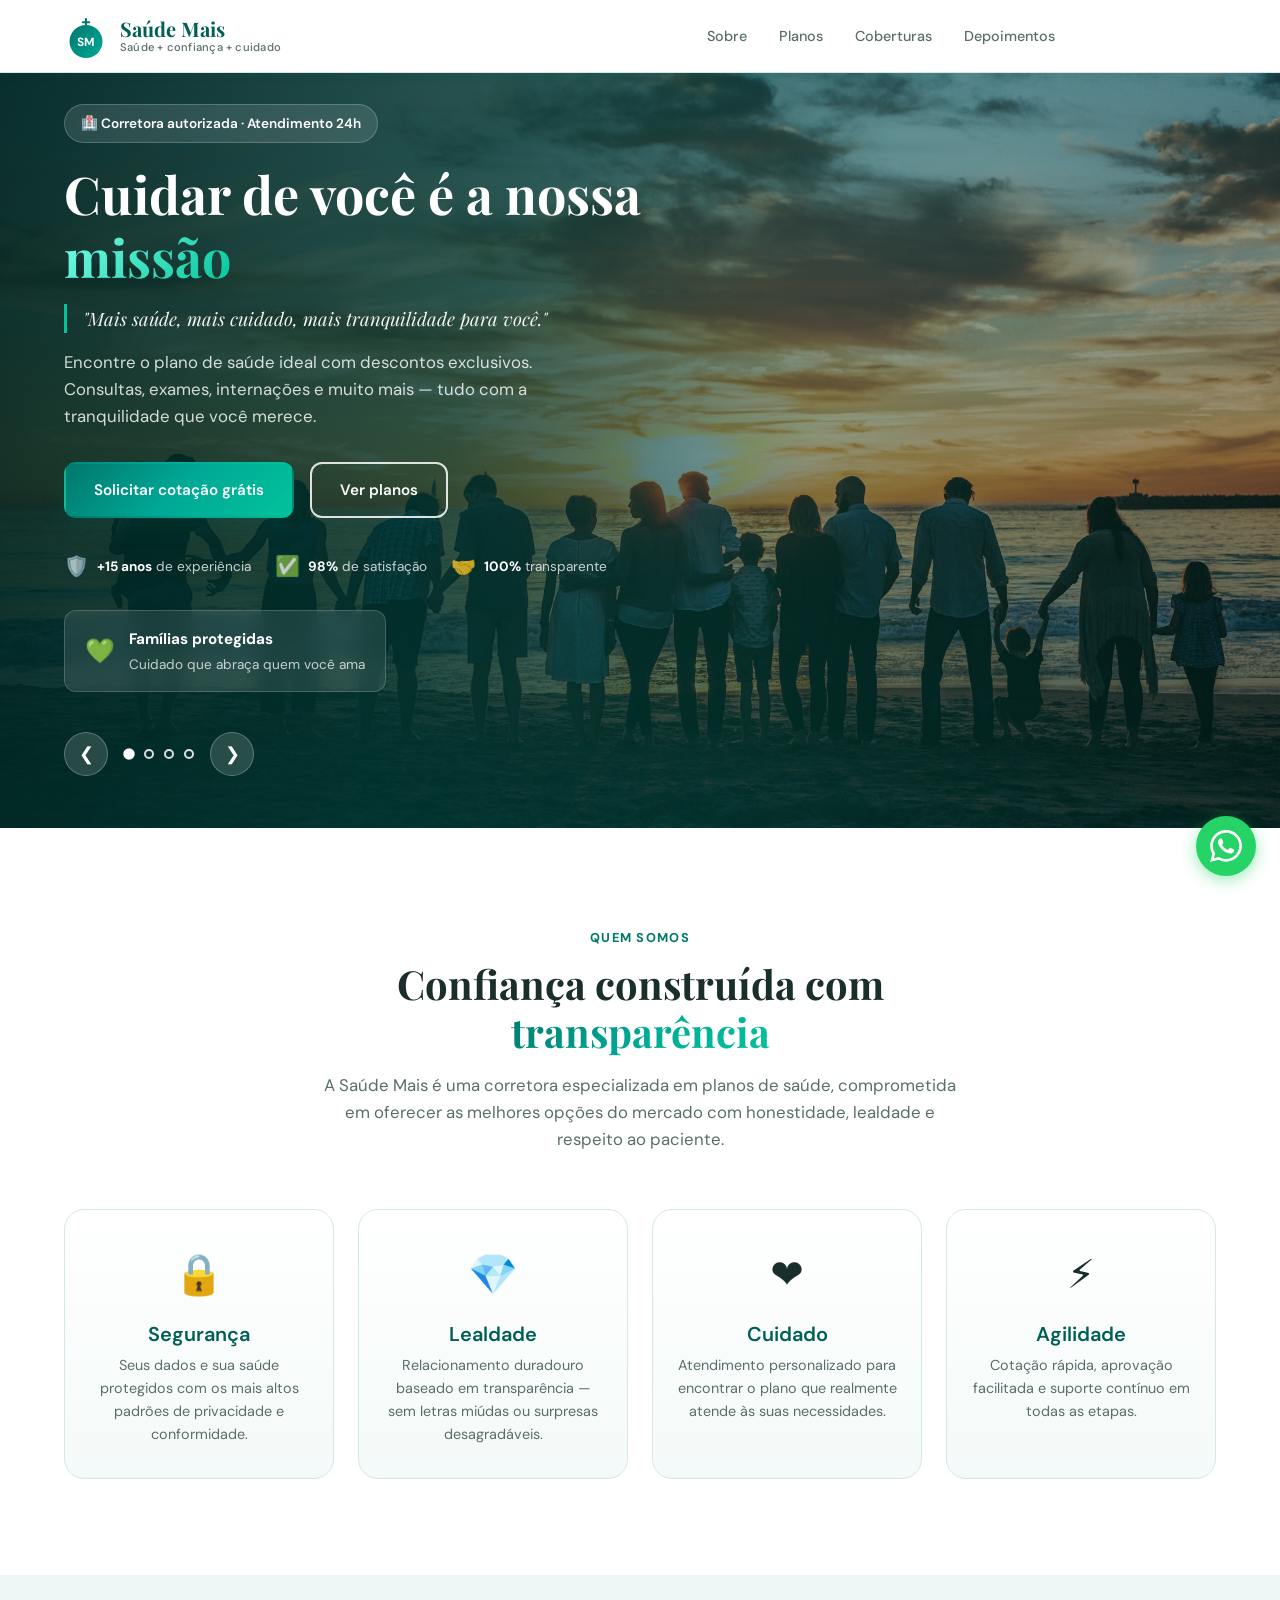
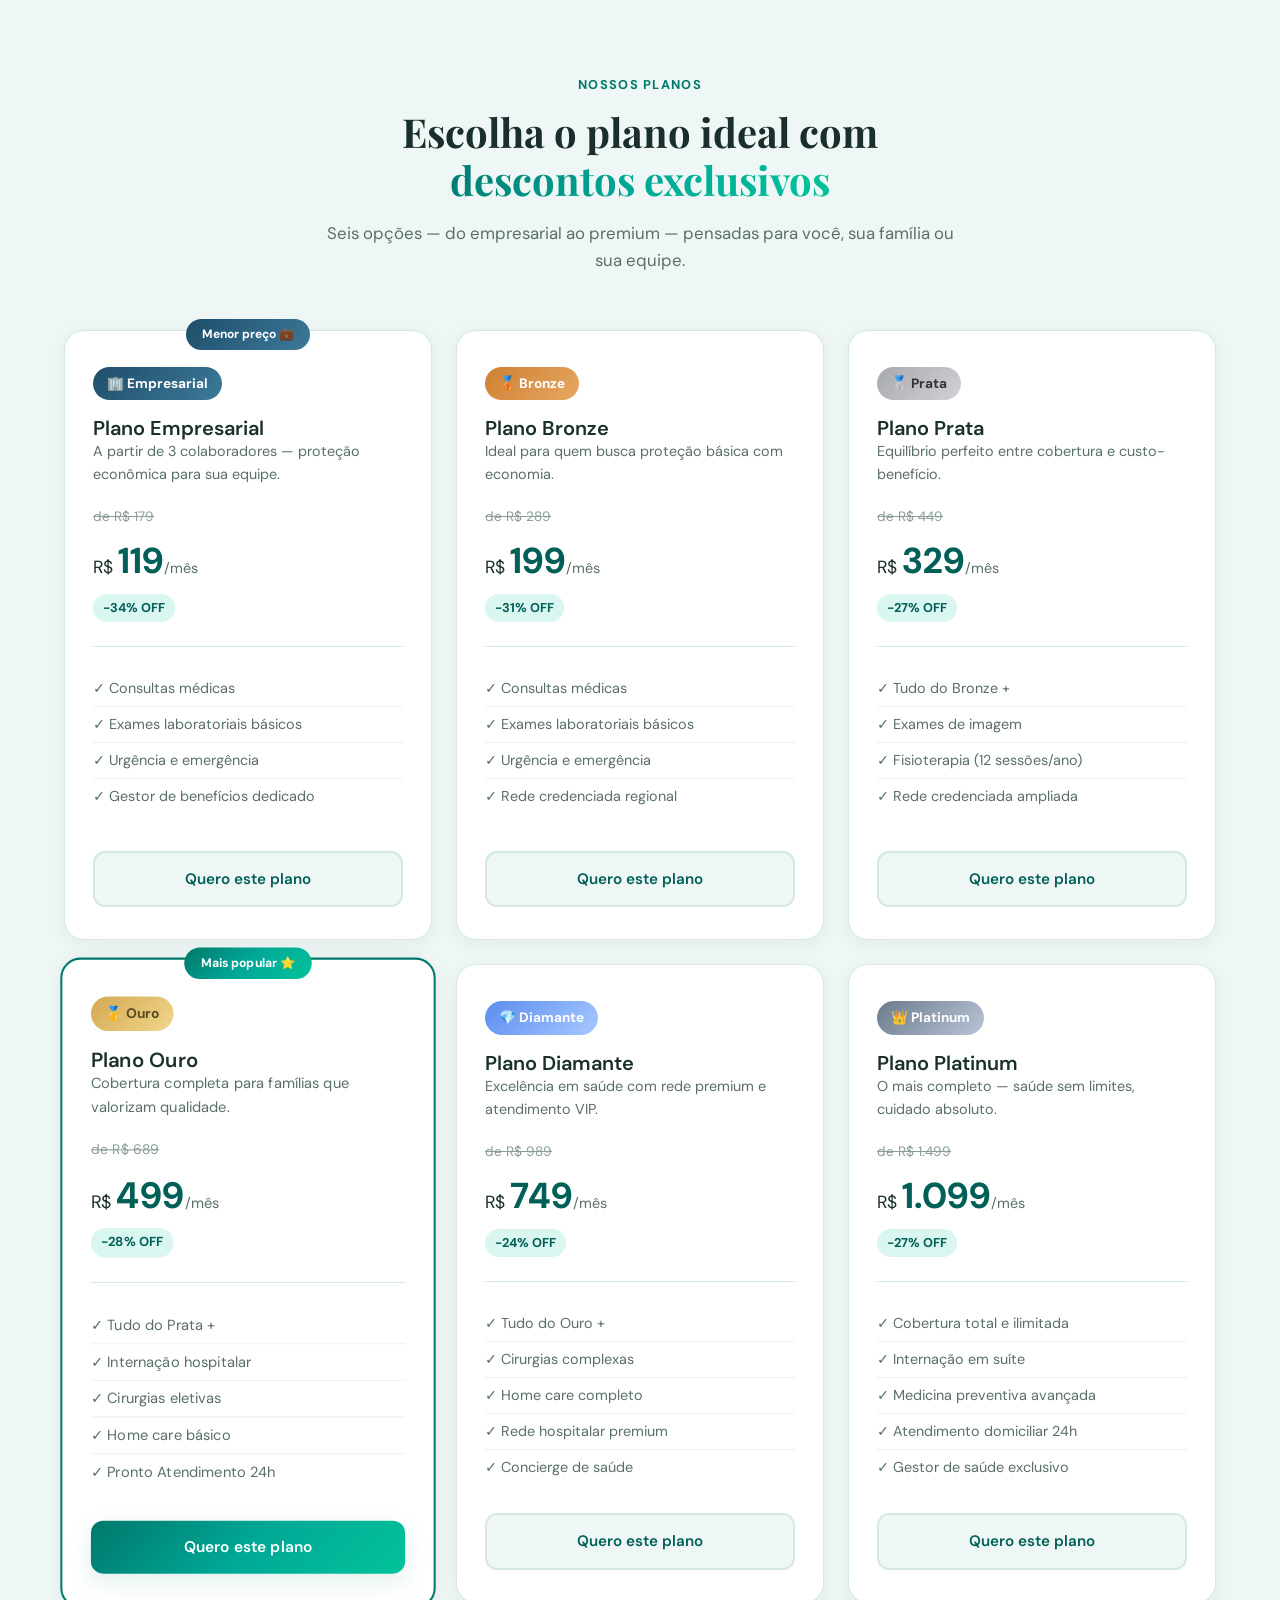
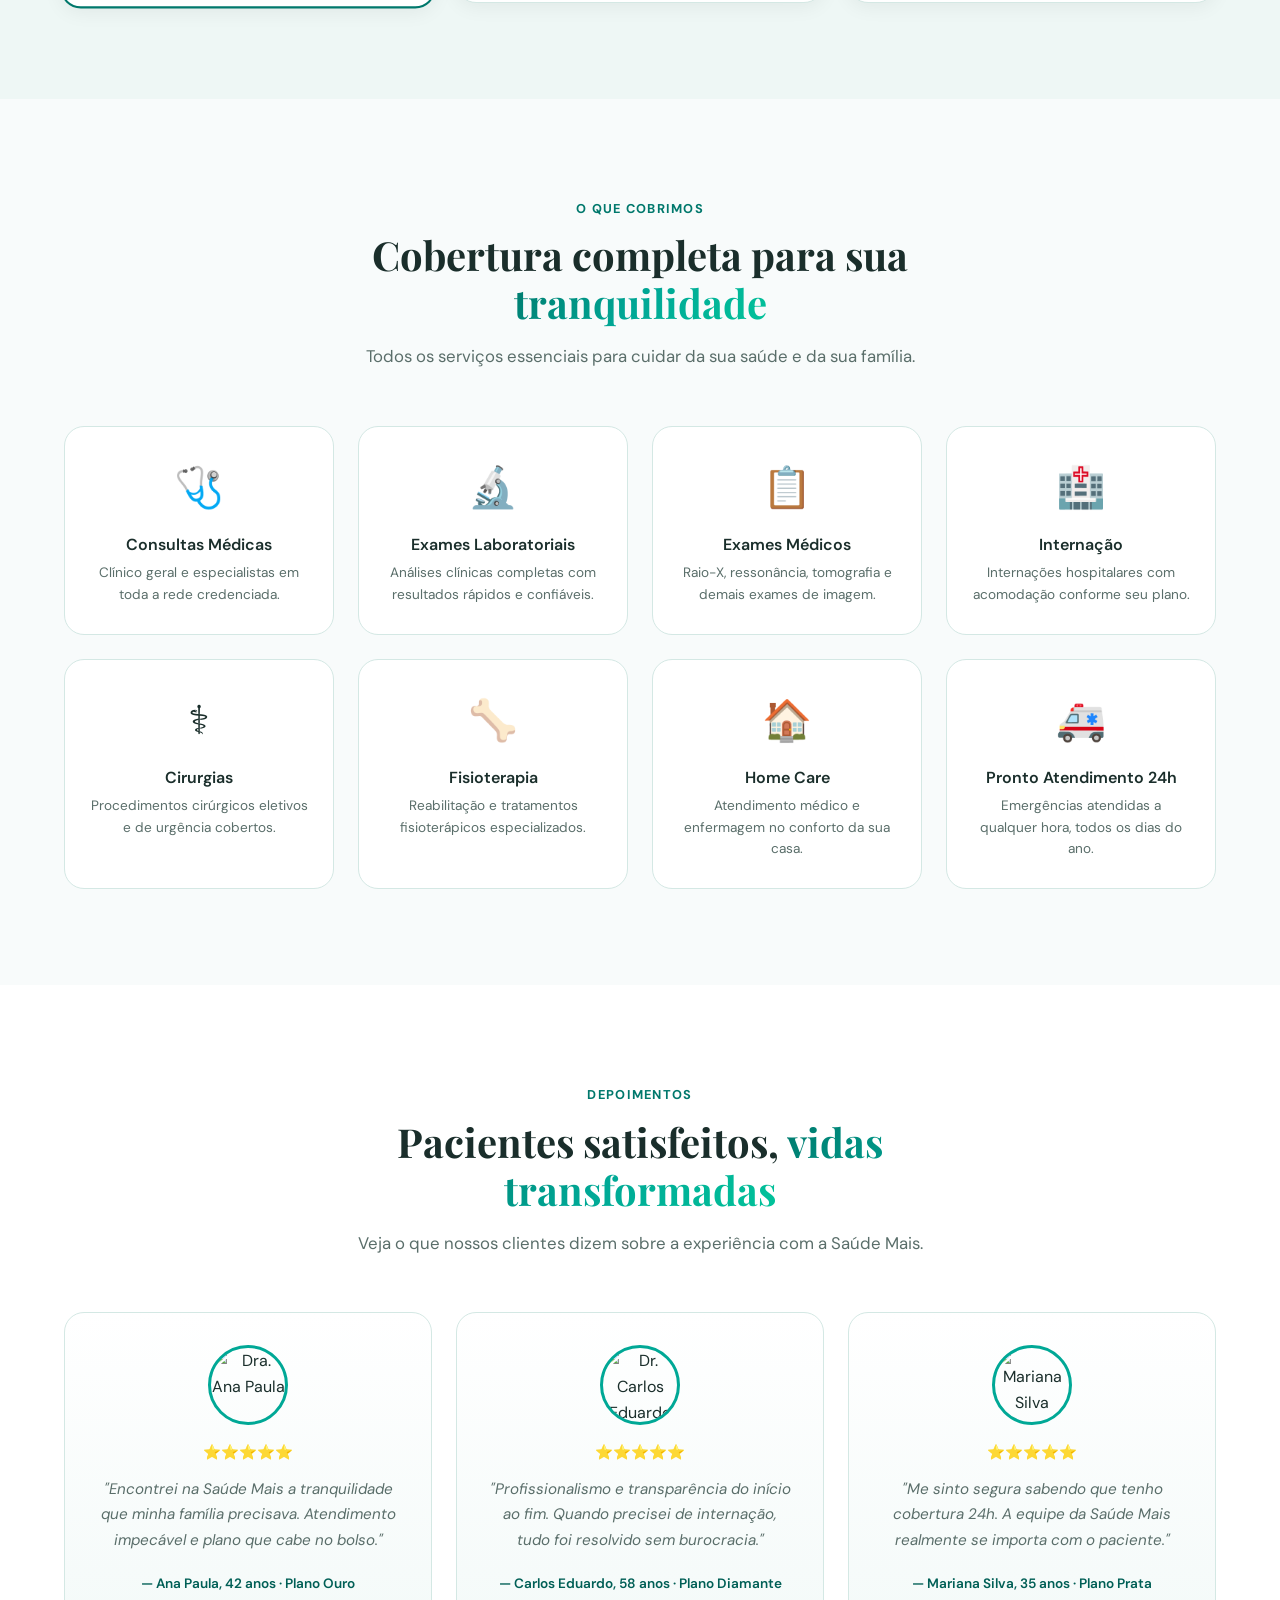
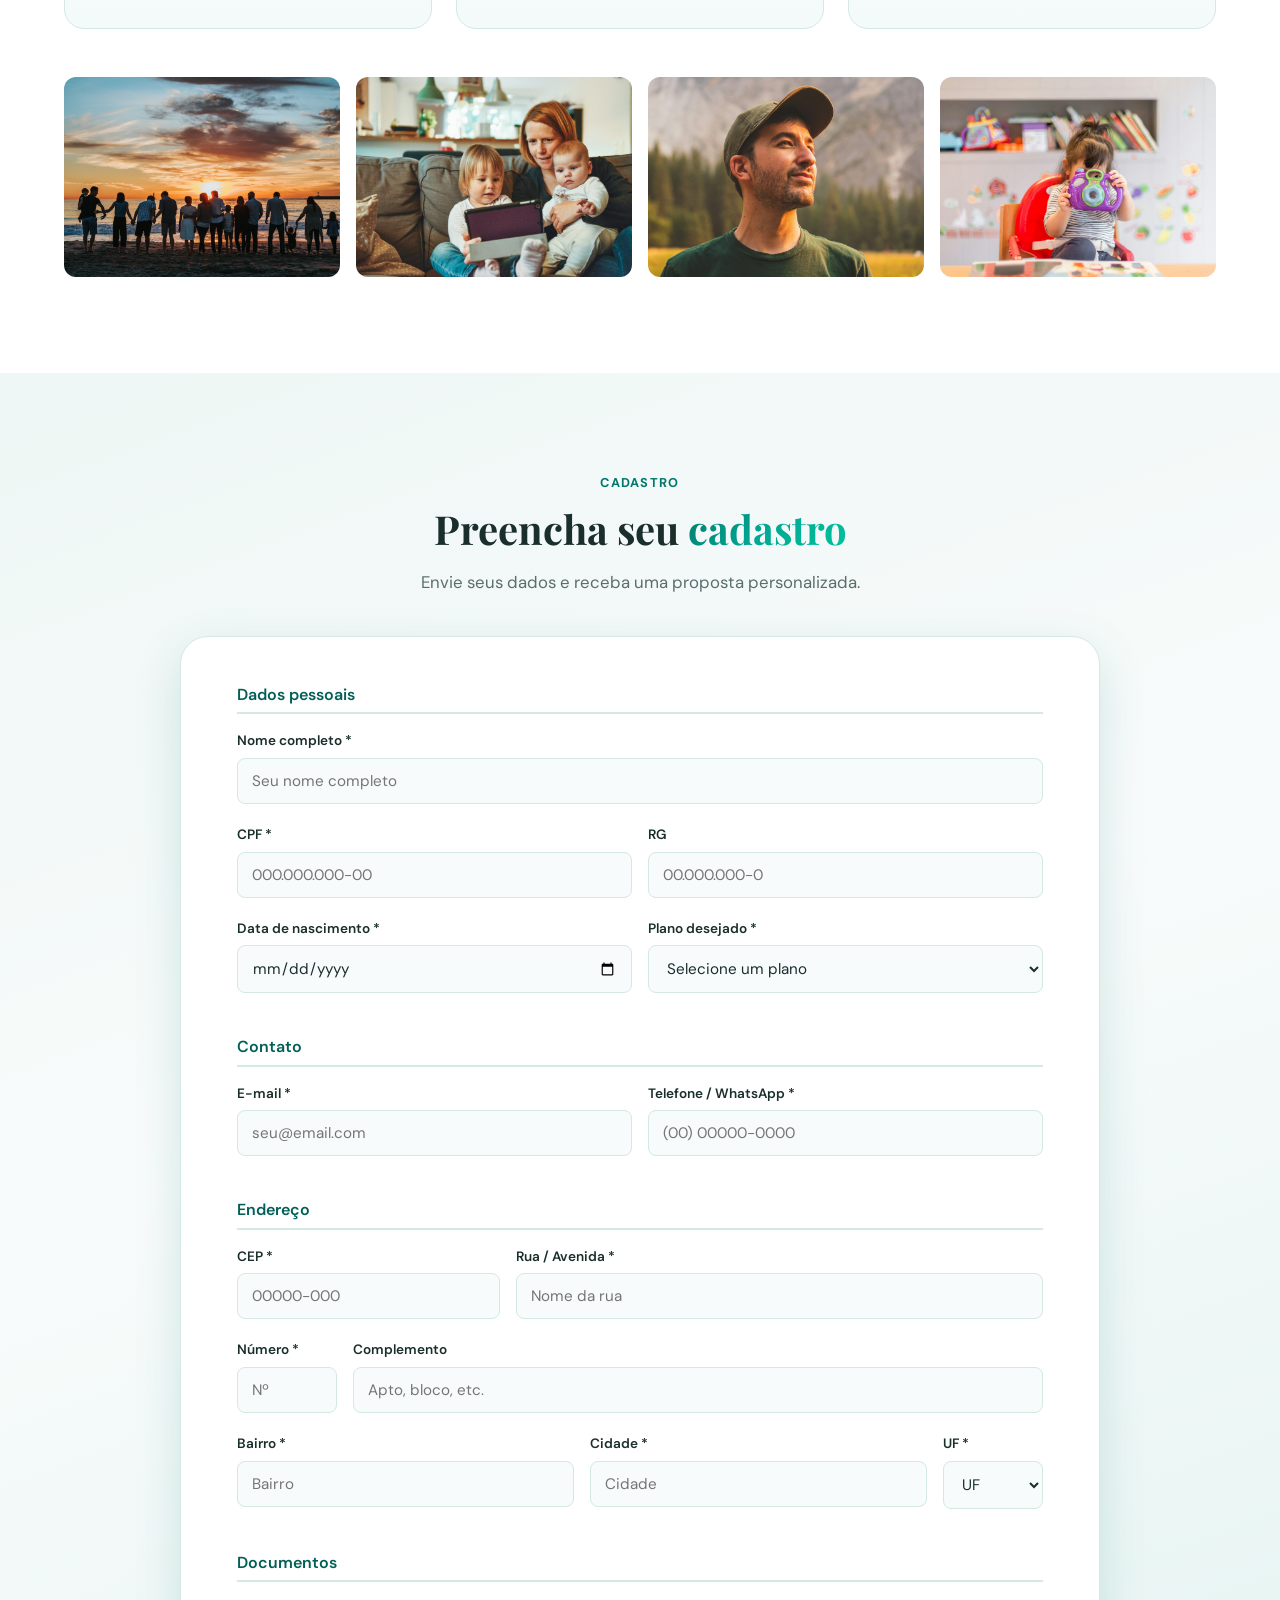
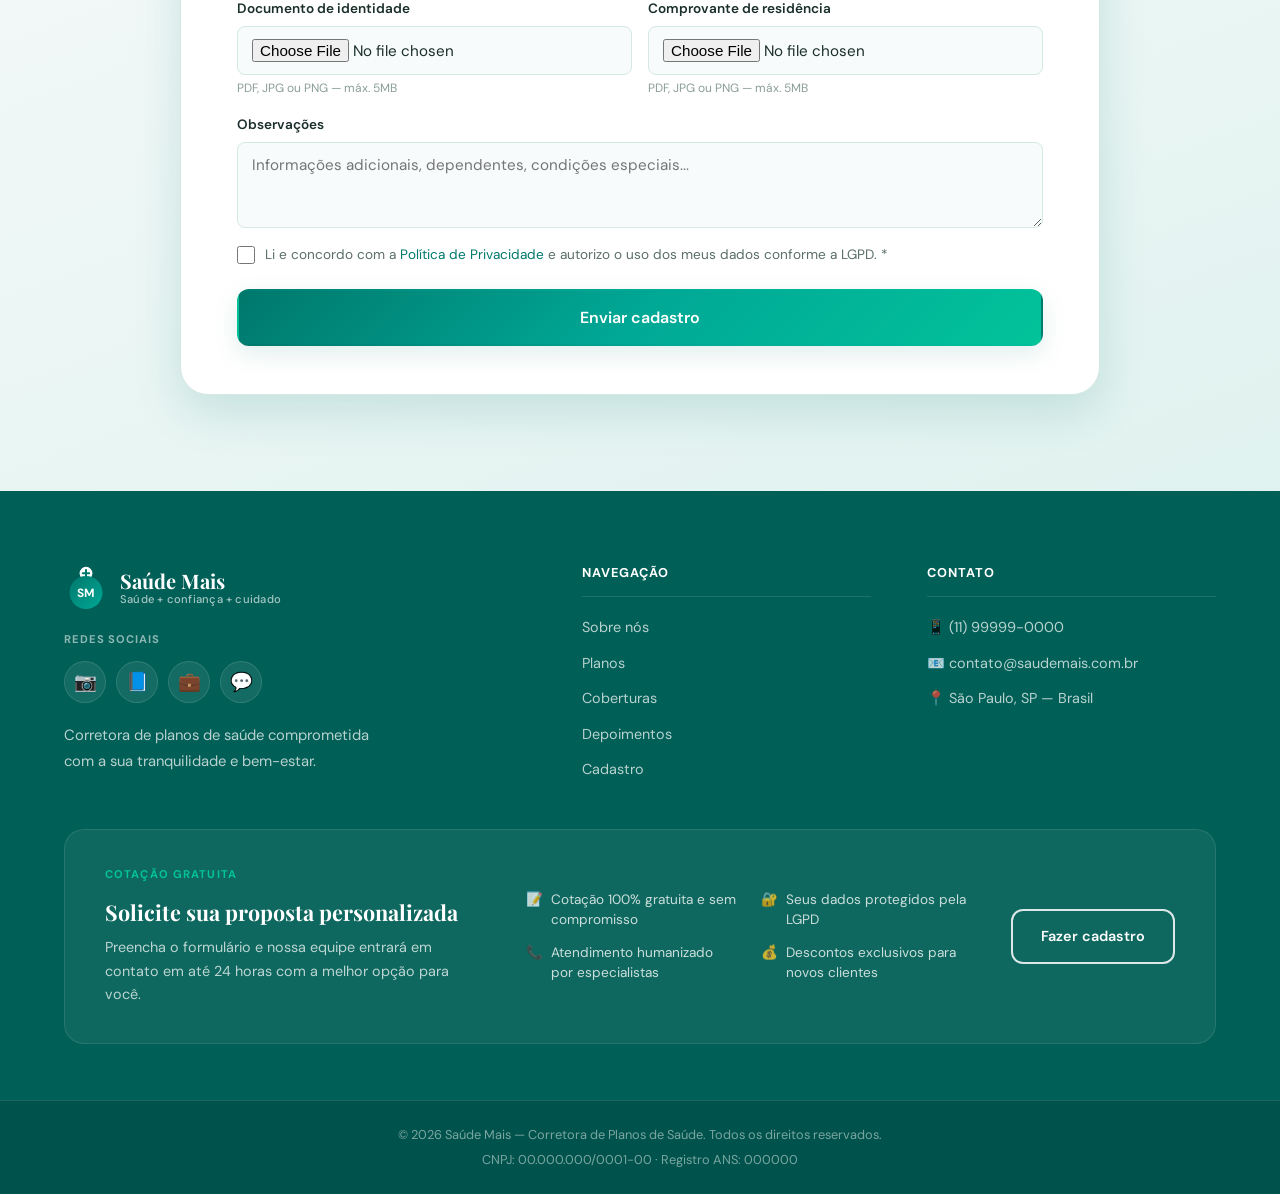
==== commit a0019d97: "Melhorar header, navegação mobile e carrossel do hero. Header acompanha a rolagem dentro do hero, ma" ====
--- a/html/index.html
+++ b/html/index.html
@@ -12,42 +12,41 @@
   <link rel="icon" href="data:image/svg+xml,<svg xmlns='http://www.w3.org/2000/svg' viewBox='0 0 48 52'><circle cx='24' cy='11' r='7' fill='%23fff'/><path d='M24 7.5v7M20.5 11h7' stroke='%2300786c' stroke-width='2.2' stroke-linecap='round'/><circle cx='24' cy='32' r='18' fill='%2300786c'/><text x='24' y='37' text-anchor='middle' fill='white' font-family='Arial' font-size='13' font-weight='700'>SM</text></svg>">
 </head>
 <body>
-  <!-- Header -->
-  <header class="header" id="topo">
-    <nav class="nav container">
-      <a href="#topo" class="logo" aria-label="Saúde Mais — Página inicial">
-        <svg class="logo-icon" viewBox="0 0 48 52" aria-hidden="true">
-          <defs>
-            <linearGradient id="logoGradHead" x1="0%" y1="0%" x2="100%" y2="100%">
-              <stop offset="0%" stop-color="#00786c"/>
-              <stop offset="100%" stop-color="#00a896"/>
-            </linearGradient>
-          </defs>
-          <circle cx="24" cy="11" r="7" fill="#ffffff"/>
-          <path d="M24 7.5v7M20.5 11h7" stroke="#00786c" stroke-width="2.2" stroke-linecap="round"/>
-          <circle cx="24" cy="32" r="18" fill="url(#logoGradHead)"/>
-          <text x="24" y="37" text-anchor="middle" fill="#ffffff" font-family="DM Sans, Arial, sans-serif" font-size="13" font-weight="700">SM</text>
-        </svg>
-        <span class="logo-text">
-          <strong>Saúde Mais</strong>
-          <small>Saúde + confiança + cuidado</small>
-        </span>
-      </a>
-      <button class="nav-toggle" aria-label="Abrir menu" aria-expanded="false">
-        <span></span><span></span><span></span>
-      </button>
-      <ul class="nav-links">
-        <li><a href="#sobre">Sobre</a></li>
-        <li><a href="#planos">Planos</a></li>
-        <li><a href="#coberturas">Coberturas</a></li>
-        <li><a href="#depoimentos">Depoimentos</a></li>
-        <li><a href="#cadastro" class="btn btn-sm">Cadastre-se</a></li>
-      </ul>
-    </nav>
-  </header>
-
   <!-- Hero -->
   <section class="hero">
+    <header class="header" id="topo">
+      <nav class="nav container">
+        <a href="#topo" class="logo" aria-label="Saúde Mais — Página inicial">
+          <svg class="logo-icon" viewBox="0 0 48 52" aria-hidden="true">
+            <defs>
+              <linearGradient id="logoGradHead" x1="0%" y1="0%" x2="100%" y2="100%">
+                <stop offset="0%" stop-color="#00786c"/>
+                <stop offset="100%" stop-color="#00a896"/>
+              </linearGradient>
+            </defs>
+            <circle cx="24" cy="11" r="7" fill="#ffffff"/>
+            <path d="M24 7.5v7M20.5 11h7" stroke="#00786c" stroke-width="2.2" stroke-linecap="round"/>
+            <circle cx="24" cy="32" r="18" fill="url(#logoGradHead)"/>
+            <text x="24" y="37" text-anchor="middle" fill="#ffffff" font-family="DM Sans, Arial, sans-serif" font-size="13" font-weight="700">SM</text>
+          </svg>
+          <span class="logo-text">
+            <strong>Saúde Mais</strong>
+            <small>Saúde + confiança + cuidado</small>
+          </span>
+        </a>
+        <ul class="nav-links">
+          <li><a href="#sobre">Sobre</a></li>
+          <li><a href="#planos">Planos</a></li>
+          <li><a href="#coberturas">Coberturas</a></li>
+          <li><a href="#depoimentos">Depoimentos</a></li>
+          <li><a href="#cadastro" class="btn btn-sm">Cadastre-se</a></li>
+        </ul>
+        <button type="button" class="nav-toggle" aria-label="Abrir menu" aria-expanded="false">
+          <span></span><span></span><span></span>
+        </button>
+      </nav>
+    </header>
+
     <div class="hero-carousel" id="heroCarousel" aria-hidden="true">
       <div class="hero-carousel-track">
         <div class="hero-slide active" data-caption="Famílias protegidas" data-sub="Cuidado que abraça quem você ama">
--- a/css/style.css
+++ b/css/style.css
@@ -54,7 +54,8 @@
 
 html {
   scroll-behavior: smooth;
-  scroll-padding-top: 80px;
+  scroll-padding-top: 24px;
+  -webkit-text-size-adjust: 100%;
 }
 
 body {
@@ -64,6 +65,8 @@
   color: var(--color-text);
   background: var(--color-bg);
   -webkit-font-smoothing: antialiased;
+  overflow-x: hidden;
+  min-height: 100%;
 }
 
 img {
@@ -168,7 +171,7 @@
 
 /* Header */
 .header {
-  position: fixed;
+  position: absolute;
   top: 0;
   left: 0;
   right: 0;
@@ -185,6 +188,7 @@
 
 .header.scrolled {
   background: #ffffff;
+  -webkit-backdrop-filter: blur(12px);
   backdrop-filter: blur(12px);
   border-bottom-color: var(--color-border);
   box-shadow: var(--shadow-sm);
@@ -211,10 +215,12 @@
 }
 
 .nav {
+  position: relative;
   display: flex;
   align-items: center;
   justify-content: space-between;
   height: 72px;
+  gap: 16px;
 }
 
 .logo {
@@ -316,7 +322,7 @@
   position: absolute;
   inset: 0;
   opacity: 0;
-  transition: opacity 1s ease-in-out;
+  transition: opacity 0.45s ease-in-out;
 }
 
 .hero-slide.active {
@@ -1271,33 +1277,74 @@
 }
 
 @media (max-width: 768px) {
+  html {
+    scroll-padding-top: 16px;
+  }
+
+  .header {
+    overflow: visible;
+  }
+
   .nav-toggle { display: flex; }
 
   .nav-links {
-    position: fixed;
-    top: 72px;
-    left: 0;
-    right: 0;
+    position: absolute;
+    top: 100%;
+    left: 50%;
+    width: 100vw;
+    margin-left: -50vw;
     background: var(--color-bg-white);
     flex-direction: column;
-    padding: 24px;
-    gap: 16px;
-    border-bottom: 1px solid var(--color-border);
-    transform: translateY(-120%);
+    align-items: stretch;
+    padding: 0 24px;
+    gap: 0;
+    max-height: 0;
+    overflow: hidden;
     opacity: 0;
+    visibility: hidden;
     pointer-events: none;
-    transition: all var(--transition);
+    border-bottom: 1px solid transparent;
+    box-shadow: none;
+    transition:
+      max-height 0.35s ease,
+      opacity 0.25s ease,
+      padding 0.35s ease,
+      border-color 0.35s ease,
+      box-shadow 0.35s ease;
+    z-index: 999;
   }
 
+  .nav-links a:not(.btn) {
+    color: var(--color-text-muted);
+    padding: 12px 0;
+    font-size: 1rem;
+  }
+
+  .nav-links a:not(.btn):hover {
+    color: var(--color-primary);
+  }
+
+  .nav-links .btn-sm {
+    width: 100%;
+    margin: 8px 0 0;
+    text-align: center;
+  }
+
   .nav-links.open {
-    transform: translateY(0);
+    max-height: 420px;
+    padding: 20px 24px 24px;
     opacity: 1;
+    visibility: visible;
     pointer-events: all;
+    border-bottom-color: var(--color-border);
+    box-shadow: var(--shadow-md);
   }
 
   .hero {
     min-height: auto;
     padding: 96px 0 40px;
+    overflow-x: hidden;
+    overflow-y: visible;
   }
 
   .hero-content {
